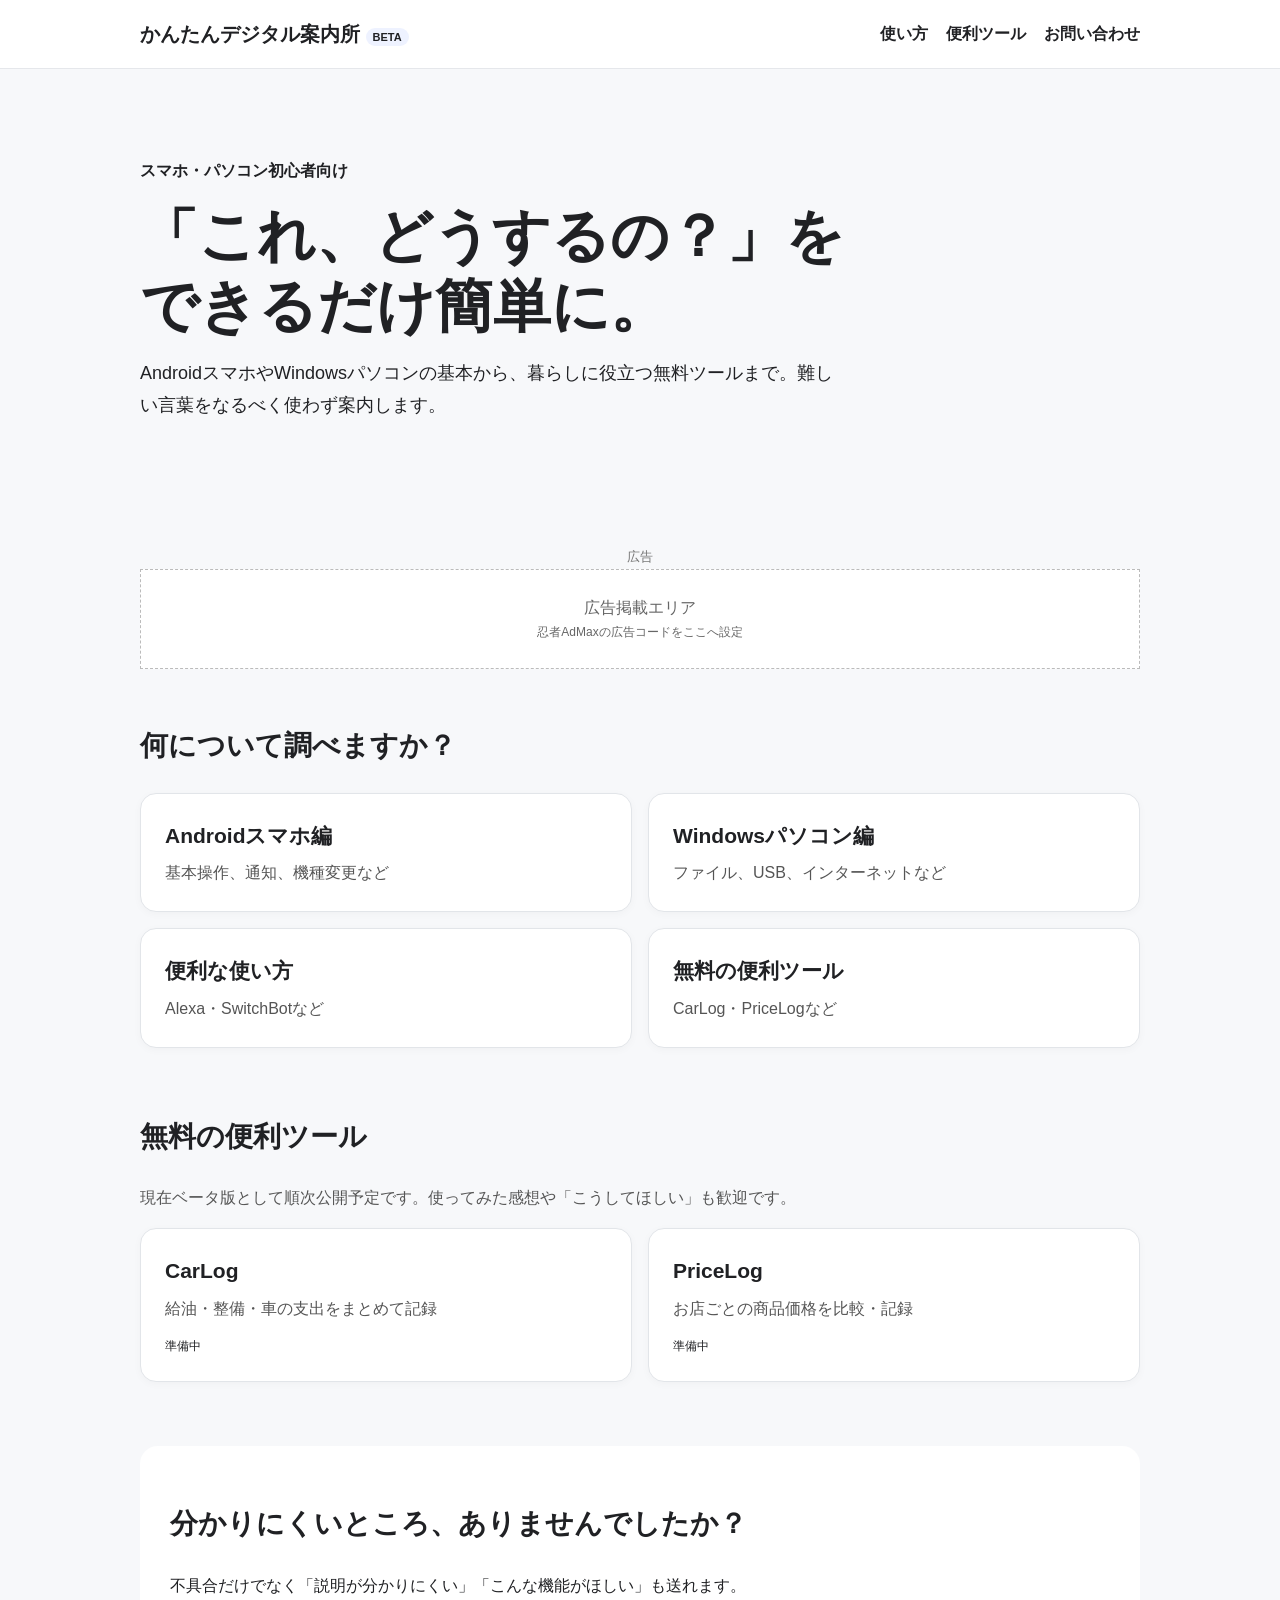
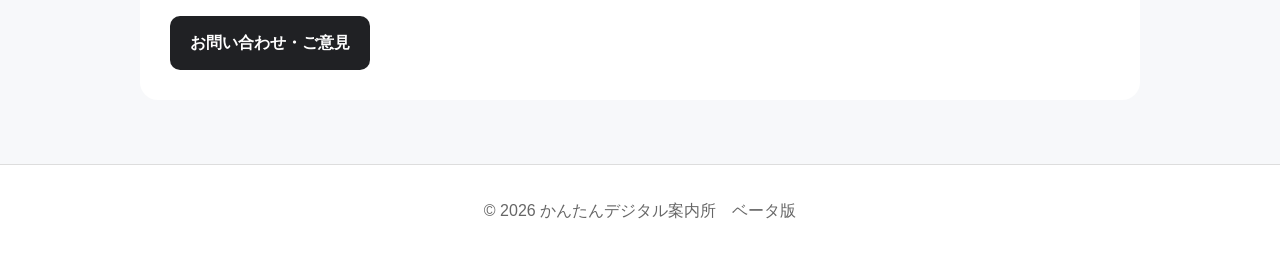
==== index.html @ 4bd3ae8b "Add files via upload" ====
<!doctype html><html lang='ja'><head><meta charset='utf-8'><meta name='viewport' content='width=device-width,initial-scale=1'><meta name='description' content='AndroidスマホやWindowsパソコンの初心者向けガイドと無料便利ツール。'><title>かんたんデジタル案内所</title><link rel='stylesheet' href='style.css'></head><body><header><div class='wrap'><a class='logo' href='index.html'>かんたんデジタル案内所 <span>BETA</span></a><nav><a href='#guide'>使い方</a><a href='#tools'>便利ツール</a><a href='contact.html'>お問い合わせ</a></nav></div></header><main class='wrap'><section class='hero'><p class='eyebrow'>スマホ・パソコン初心者向け</p><h1>「これ、どうするの？」を<br>できるだけ簡単に。</h1><p>AndroidスマホやWindowsパソコンの基本から、暮らしに役立つ無料ツールまで。難しい言葉をなるべく使わず案内します。</p></section><div class='ad'><small>広告</small><div class='adbox'>広告掲載エリア<br><span>忍者AdMaxの広告コードをここへ設定</span></div></div><section id='guide'><h2>何について調べますか？</h2><div class='cards'><a class='card' href='android.html'><b>Androidスマホ編</b><span>基本操作、通知、機種変更など</span></a><a class='card' href='windows.html'><b>Windowsパソコン編</b><span>ファイル、USB、インターネットなど</span></a><a class='card' href='smartlife.html'><b>便利な使い方</b><span>Alexa・SwitchBotなど</span></a><a class='card' href='#tools'><b>無料の便利ツール</b><span>CarLog・PriceLogなど</span></a></div></section><section id='tools'><h2>無料の便利ツール</h2><p class='lead'>現在ベータ版として順次公開予定です。使ってみた感想や「こうしてほしい」も歓迎です。</p><div class='cards'><div class='card disabled'><b>CarLog</b><span>給油・整備・車の支出をまとめて記録</span><em>準備中</em></div><div class='card disabled'><b>PriceLog</b><span>お店ごとの商品価格を比較・記録</span><em>準備中</em></div></div></section><section class='feedback'><h2>分かりにくいところ、ありませんでしたか？</h2><p>不具合だけでなく「説明が分かりにくい」「こんな機能がほしい」も送れます。</p><a class='button' href='contact.html'>お問い合わせ・ご意見</a></section></main><footer>© 2026 かんたんデジタル案内所　<span>ベータ版</span></footer></body></html>
---- style.css ----
:root{font-family:-apple-system,BlinkMacSystemFont,"Segoe UI","Noto Sans JP",sans-serif;color:#202124;background:#f7f8fa}*{box-sizing:border-box}body{margin:0;line-height:1.75}a{color:inherit}.wrap{width:min(100% - 32px,1000px);margin:auto}header{background:#fff;border-bottom:1px solid #e5e7eb;position:sticky;top:0;z-index:5}header .wrap{min-height:68px;display:flex;align-items:center;justify-content:space-between;gap:18px}.logo{text-decoration:none;font-weight:800;font-size:20px}.logo span{font-size:11px;background:#eef2ff;padding:3px 7px;border-radius:99px}nav{display:flex;gap:18px}nav a{text-decoration:none;font-weight:600}.hero{padding:72px 0 42px}.eyebrow{font-weight:700}.hero h1{font-size:clamp(34px,7vw,58px);line-height:1.2;margin:8px 0 18px}.hero>p:last-child{font-size:18px;max-width:700px}.ad{margin:0 0 52px}.ad small{display:block;text-align:center;color:#777}.adbox{min-height:100px;border:1px dashed #bbb;background:#fff;display:grid;place-content:center;text-align:center;color:#666}.adbox span{font-size:12px}section{margin-bottom:64px}h2{font-size:28px}.lead{color:#555}.cards{display:grid;grid-template-columns:repeat(2,1fr);gap:16px}.card{background:#fff;border:1px solid #e2e5e9;border-radius:16px;padding:24px;text-decoration:none;box-shadow:0 2px 8px #00000008;display:flex;flex-direction:column;gap:5px}.card b{font-size:21px}.card span{color:#555}.card em{font-style:normal;font-size:12px;margin-top:8px}.feedback{background:#fff;border-radius:18px;padding:30px}.button{display:inline-block;background:#202124;color:white;text-decoration:none;padding:13px 20px;border-radius:10px;font-weight:700}footer{text-align:center;padding:32px;color:#666;border-top:1px solid #ddd;background:white}.pagehead{padding:48px 0 20px}.topics{background:white;border-radius:16px;padding:20px}.topics li{margin:8px 0}.form{background:white;border-radius:16px;padding:24px;max-width:720px}.form label{display:block;font-weight:700;margin:16px 0 6px}.form input,.form select,.form textarea{width:100%;padding:12px;border:1px solid #bbb;border-radius:8px;font:inherit}.form textarea{min-height:180px}.notice{background:#fff7d6;padding:14px;border-radius:10px;margin:18px 0}.form button{border:0;cursor:pointer}.req{font-size:11px;margin-left:5px}.status{margin-top:14px;font-weight:700}@media(max-width:650px){header .wrap{align-items:flex-start;flex-direction:column;padding:14px 0}nav{font-size:14px;gap:12px}.hero{padding-top:45px}.cards{grid-template-columns:1fr}.card{padding:20px}h2{font-size:24px}}
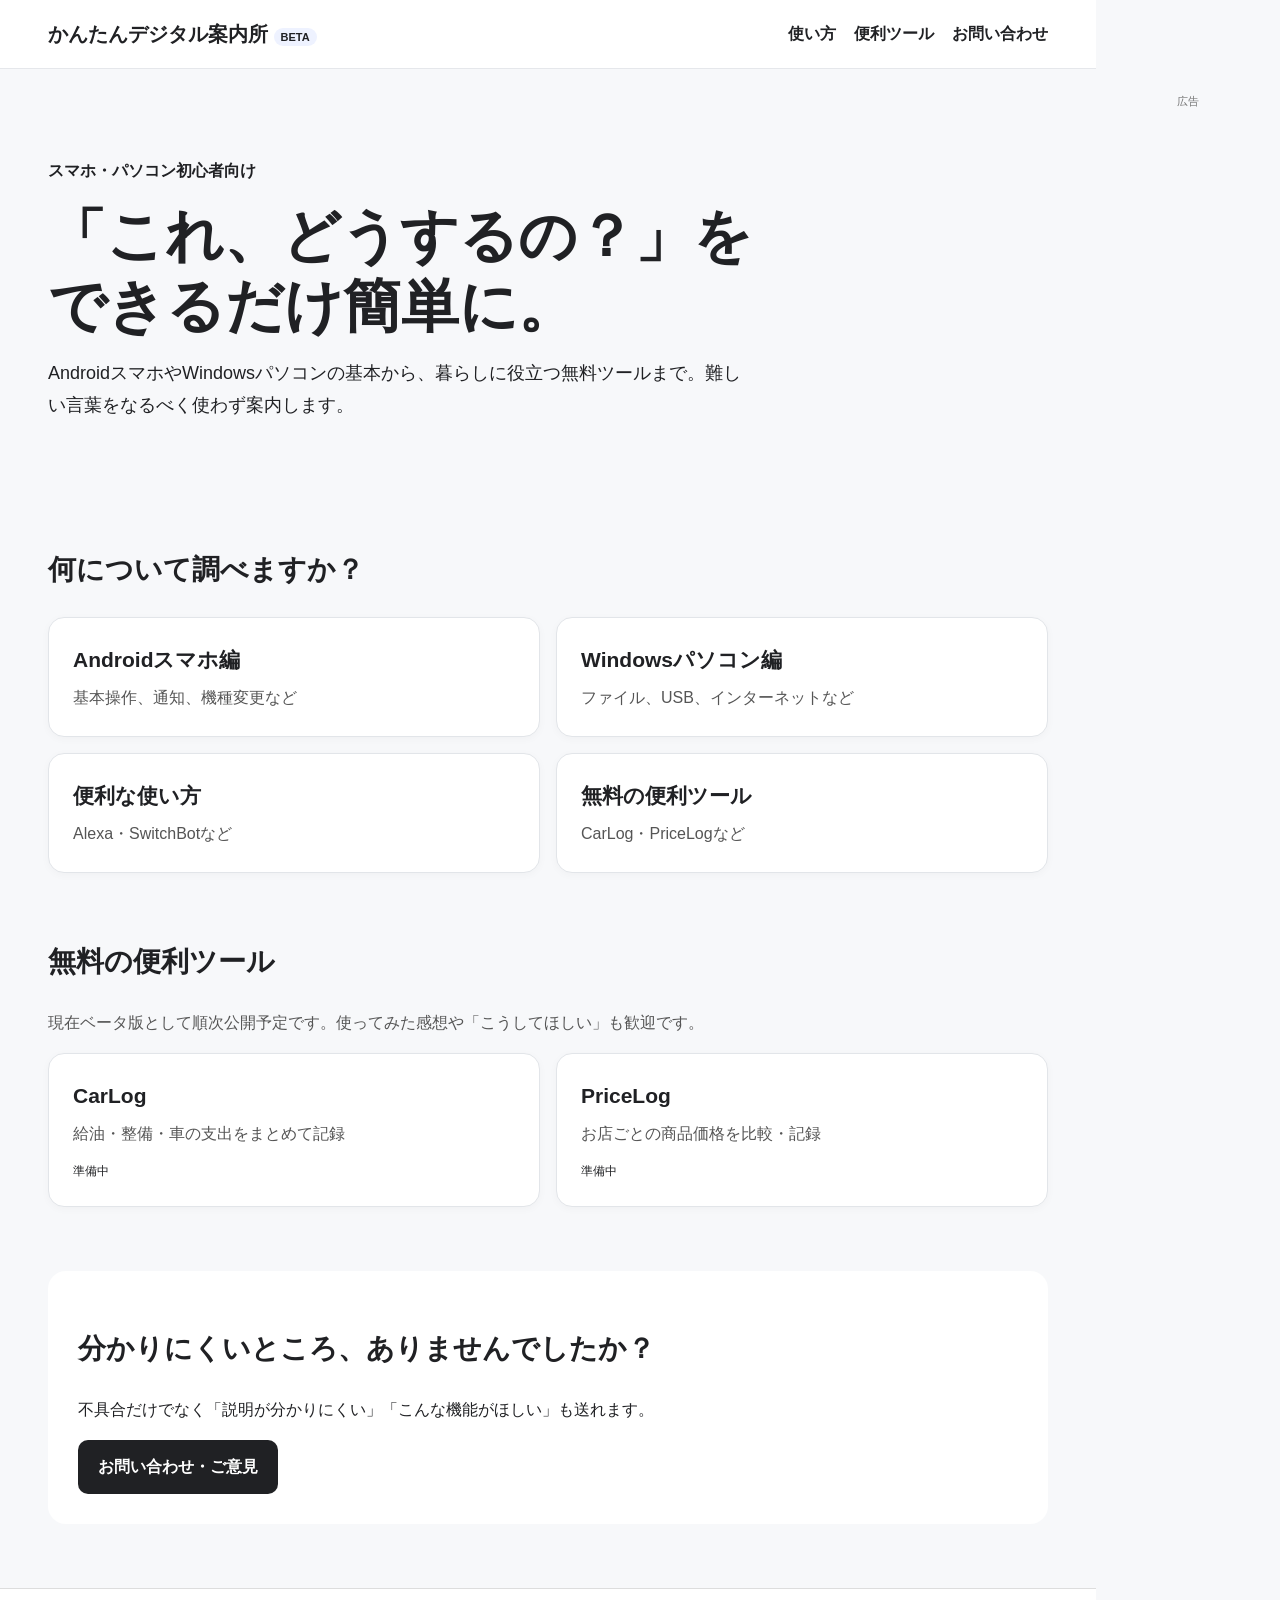
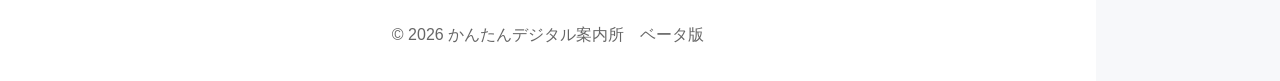
==== commit 91f243f9: "Add files via upload" ====
--- a/index.html
+++ b/index.html
@@ -1 +1,5 @@
-<!doctype html><html lang='ja'><head><meta charset='utf-8'><meta name='viewport' content='width=device-width,initial-scale=1'><meta name='description' content='AndroidスマホやWindowsパソコンの初心者向けガイドと無料便利ツール。'><title>かんたんデジタル案内所</title><link rel='stylesheet' href='style.css'></head><body><header><div class='wrap'><a class='logo' href='index.html'>かんたんデジタル案内所 <span>BETA</span></a><nav><a href='#guide'>使い方</a><a href='#tools'>便利ツール</a><a href='contact.html'>お問い合わせ</a></nav></div></header><main class='wrap'><section class='hero'><p class='eyebrow'>スマホ・パソコン初心者向け</p><h1>「これ、どうするの？」を<br>できるだけ簡単に。</h1><p>AndroidスマホやWindowsパソコンの基本から、暮らしに役立つ無料ツールまで。難しい言葉をなるべく使わず案内します。</p></section><div class='ad'><small>広告</small><div class='adbox'>広告掲載エリア<br><span>忍者AdMaxの広告コードをここへ設定</span></div></div><section id='guide'><h2>何について調べますか？</h2><div class='cards'><a class='card' href='android.html'><b>Androidスマホ編</b><span>基本操作、通知、機種変更など</span></a><a class='card' href='windows.html'><b>Windowsパソコン編</b><span>ファイル、USB、インターネットなど</span></a><a class='card' href='smartlife.html'><b>便利な使い方</b><span>Alexa・SwitchBotなど</span></a><a class='card' href='#tools'><b>無料の便利ツール</b><span>CarLog・PriceLogなど</span></a></div></section><section id='tools'><h2>無料の便利ツール</h2><p class='lead'>現在ベータ版として順次公開予定です。使ってみた感想や「こうしてほしい」も歓迎です。</p><div class='cards'><div class='card disabled'><b>CarLog</b><span>給油・整備・車の支出をまとめて記録</span><em>準備中</em></div><div class='card disabled'><b>PriceLog</b><span>お店ごとの商品価格を比較・記録</span><em>準備中</em></div></div></section><section class='feedback'><h2>分かりにくいところ、ありませんでしたか？</h2><p>不具合だけでなく「説明が分かりにくい」「こんな機能がほしい」も送れます。</p><a class='button' href='contact.html'>お問い合わせ・ご意見</a></section></main><footer>© 2026 かんたんデジタル案内所　<span>ベータ版</span></footer></body></html>
+<!doctype html><html lang='ja'><head><meta charset='utf-8'><meta name='viewport' content='width=device-width,initial-scale=1'><meta name='description' content='AndroidスマホやWindowsパソコンの初心者向けガイドと無料便利ツール。'><title>かんたんデジタル案内所</title><link rel='stylesheet' href='style.css'></head><body><header><div class='wrap'><a class='logo' href='index.html'>かんたんデジタル案内所 <span>BETA</span></a><nav><a href='#guide'>使い方</a><a href='#tools'>便利ツール</a><a href='contact.html'>お問い合わせ</a></nav></div></header><main class='wrap'><section class='hero'><p class='eyebrow'>スマホ・パソコン初心者向け</p><h1>「これ、どうするの？」を<br>できるだけ簡単に。</h1><p>AndroidスマホやWindowsパソコンの基本から、暮らしに役立つ無料ツールまで。難しい言葉をなるべく使わず案内します。</p></section><div class="ad-mobile" aria-label="広告"><small>広告</small><!-- admax -->
+<script src="https://adm.shinobi.jp/s/283fa6d87230e7a7aff083078598eb47"></script>
+<!-- admax --></div><section id='guide'><h2>何について調べますか？</h2><div class='cards'><a class='card' href='android.html'><b>Androidスマホ編</b><span>基本操作、通知、機種変更など</span></a><a class='card' href='windows.html'><b>Windowsパソコン編</b><span>ファイル、USB、インターネットなど</span></a><a class='card' href='smartlife.html'><b>便利な使い方</b><span>Alexa・SwitchBotなど</span></a><a class='card' href='#tools'><b>無料の便利ツール</b><span>CarLog・PriceLogなど</span></a></div></section><section id='tools'><h2>無料の便利ツール</h2><p class='lead'>現在ベータ版として順次公開予定です。使ってみた感想や「こうしてほしい」も歓迎です。</p><div class='cards'><div class='card disabled'><b>CarLog</b><span>給油・整備・車の支出をまとめて記録</span><em>準備中</em></div><div class='card disabled'><b>PriceLog</b><span>お店ごとの商品価格を比較・記録</span><em>準備中</em></div></div></section><section class='feedback'><h2>分かりにくいところ、ありませんでしたか？</h2><p>不具合だけでなく「説明が分かりにくい」「こんな機能がほしい」も送れます。</p><a class='button' href='contact.html'>お問い合わせ・ご意見</a></section></main><footer>© 2026 かんたんデジタル案内所　<span>ベータ版</span></footer><aside class="ad-pc" aria-label="広告"><small>広告</small><!-- admax -->
+<script src="https://adm.shinobi.jp/s/da6410a44c8073fa55f33d8c79c7334f"></script>
+<!-- admax --></aside></body></html>
--- a/style.css
+++ b/style.css
@@ -1 +1,8 @@
 :root{font-family:-apple-system,BlinkMacSystemFont,"Segoe UI","Noto Sans JP",sans-serif;color:#202124;background:#f7f8fa}*{box-sizing:border-box}body{margin:0;line-height:1.75}a{color:inherit}.wrap{width:min(100% - 32px,1000px);margin:auto}header{background:#fff;border-bottom:1px solid #e5e7eb;position:sticky;top:0;z-index:5}header .wrap{min-height:68px;display:flex;align-items:center;justify-content:space-between;gap:18px}.logo{text-decoration:none;font-weight:800;font-size:20px}.logo span{font-size:11px;background:#eef2ff;padding:3px 7px;border-radius:99px}nav{display:flex;gap:18px}nav a{text-decoration:none;font-weight:600}.hero{padding:72px 0 42px}.eyebrow{font-weight:700}.hero h1{font-size:clamp(34px,7vw,58px);line-height:1.2;margin:8px 0 18px}.hero>p:last-child{font-size:18px;max-width:700px}.ad{margin:0 0 52px}.ad small{display:block;text-align:center;color:#777}.adbox{min-height:100px;border:1px dashed #bbb;background:#fff;display:grid;place-content:center;text-align:center;color:#666}.adbox span{font-size:12px}section{margin-bottom:64px}h2{font-size:28px}.lead{color:#555}.cards{display:grid;grid-template-columns:repeat(2,1fr);gap:16px}.card{background:#fff;border:1px solid #e2e5e9;border-radius:16px;padding:24px;text-decoration:none;box-shadow:0 2px 8px #00000008;display:flex;flex-direction:column;gap:5px}.card b{font-size:21px}.card span{color:#555}.card em{font-style:normal;font-size:12px;margin-top:8px}.feedback{background:#fff;border-radius:18px;padding:30px}.button{display:inline-block;background:#202124;color:white;text-decoration:none;padding:13px 20px;border-radius:10px;font-weight:700}footer{text-align:center;padding:32px;color:#666;border-top:1px solid #ddd;background:white}.pagehead{padding:48px 0 20px}.topics{background:white;border-radius:16px;padding:20px}.topics li{margin:8px 0}.form{background:white;border-radius:16px;padding:24px;max-width:720px}.form label{display:block;font-weight:700;margin:16px 0 6px}.form input,.form select,.form textarea{width:100%;padding:12px;border:1px solid #bbb;border-radius:8px;font:inherit}.form textarea{min-height:180px}.notice{background:#fff7d6;padding:14px;border-radius:10px;margin:18px 0}.form button{border:0;cursor:pointer}.req{font-size:11px;margin-left:5px}.status{margin-top:14px;font-weight:700}@media(max-width:650px){header .wrap{align-items:flex-start;flex-direction:column;padding:14px 0}nav{font-size:14px;gap:12px}.hero{padding-top:45px}.cards{grid-template-columns:1fr}.card{padding:20px}h2{font-size:24px}}
+
+/* Ninja AdMax responsive placement */
+.ad-pc{position:fixed;right:12px;top:92px;width:160px;min-height:600px;text-align:center;z-index:3}
+.ad-pc small,.ad-mobile small{display:block;color:#777;font-size:11px;margin-bottom:4px}
+.ad-mobile{display:none;text-align:center;margin:18px auto 36px;min-height:50px;overflow:hidden}
+@media (min-width:1200px){body{padding-right:184px}}
+@media (max-width:1199px){.ad-pc{display:none}.ad-mobile{display:block}body{padding-right:0}}
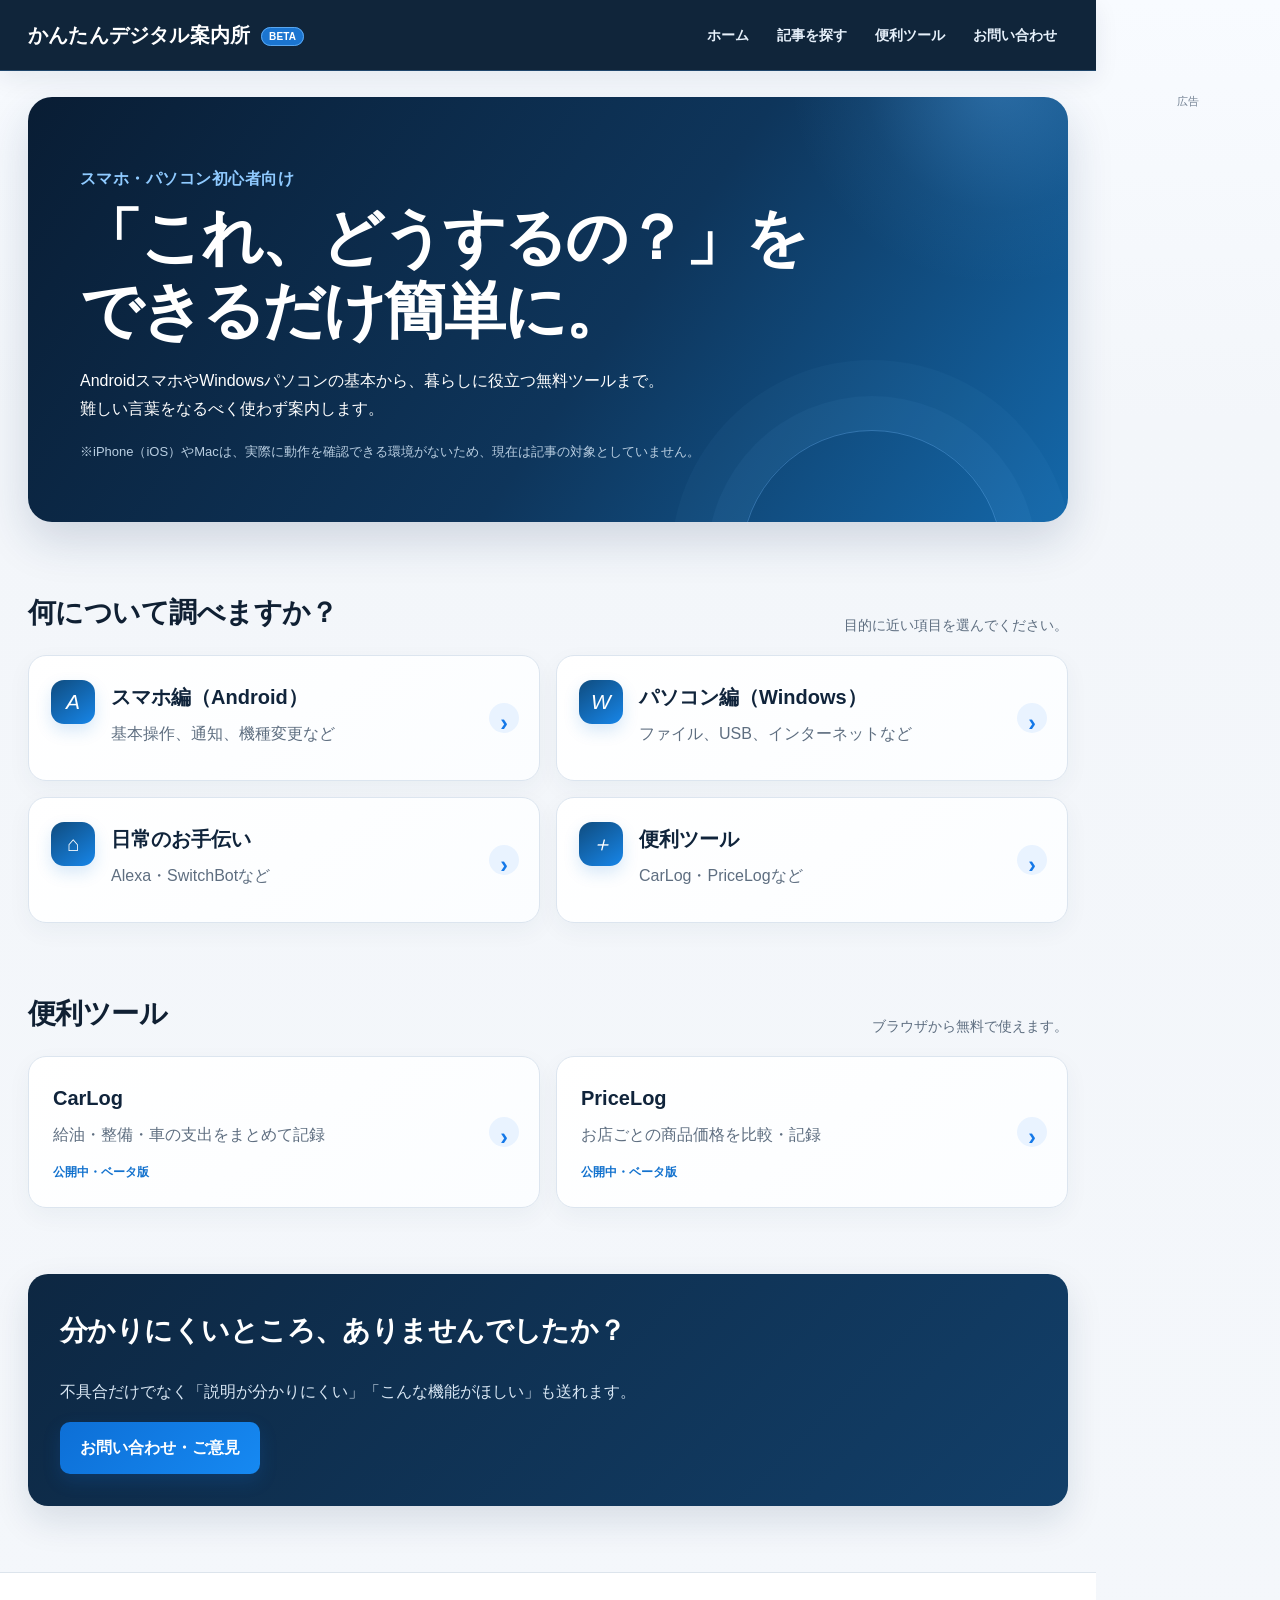
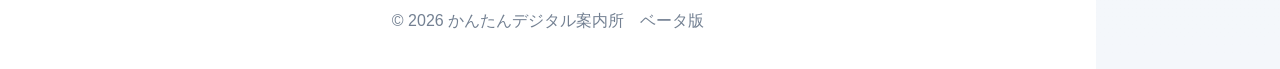
==== commit f11de1d1: "Add files via upload" ====
--- a/index.html
+++ b/index.html
@@ -1,5 +1 @@
-<!doctype html><html lang='ja'><head><meta charset='utf-8'><meta name='viewport' content='width=device-width,initial-scale=1'><meta name='description' content='AndroidスマホやWindowsパソコンの初心者向けガイドと無料便利ツール。'><title>かんたんデジタル案内所</title><link rel='stylesheet' href='style.css'></head><body><header><div class='wrap'><a class='logo' href='index.html'>かんたんデジタル案内所 <span>BETA</span></a><nav><a href='#guide'>使い方</a><a href='#tools'>便利ツール</a><a href='contact.html'>お問い合わせ</a></nav></div></header><main class='wrap'><section class='hero'><p class='eyebrow'>スマホ・パソコン初心者向け</p><h1>「これ、どうするの？」を<br>できるだけ簡単に。</h1><p>AndroidスマホやWindowsパソコンの基本から、暮らしに役立つ無料ツールまで。難しい言葉をなるべく使わず案内します。</p></section><div class="ad-mobile" aria-label="広告"><small>広告</small><!-- admax -->
-<script src="https://adm.shinobi.jp/s/283fa6d87230e7a7aff083078598eb47"></script>
-<!-- admax --></div><section id='guide'><h2>何について調べますか？</h2><div class='cards'><a class='card' href='android.html'><b>Androidスマホ編</b><span>基本操作、通知、機種変更など</span></a><a class='card' href='windows.html'><b>Windowsパソコン編</b><span>ファイル、USB、インターネットなど</span></a><a class='card' href='smartlife.html'><b>便利な使い方</b><span>Alexa・SwitchBotなど</span></a><a class='card' href='#tools'><b>無料の便利ツール</b><span>CarLog・PriceLogなど</span></a></div></section><section id='tools'><h2>無料の便利ツール</h2><p class='lead'>現在ベータ版として順次公開予定です。使ってみた感想や「こうしてほしい」も歓迎です。</p><div class='cards'><div class='card disabled'><b>CarLog</b><span>給油・整備・車の支出をまとめて記録</span><em>準備中</em></div><div class='card disabled'><b>PriceLog</b><span>お店ごとの商品価格を比較・記録</span><em>準備中</em></div></div></section><section class='feedback'><h2>分かりにくいところ、ありませんでしたか？</h2><p>不具合だけでなく「説明が分かりにくい」「こんな機能がほしい」も送れます。</p><a class='button' href='contact.html'>お問い合わせ・ご意見</a></section></main><footer>© 2026 かんたんデジタル案内所　<span>ベータ版</span></footer><aside class="ad-pc" aria-label="広告"><small>広告</small><!-- admax -->
-<script src="https://adm.shinobi.jp/s/da6410a44c8073fa55f33d8c79c7334f"></script>
-<!-- admax --></aside></body></html>
+<!doctype html><html lang="ja"><head><meta charset="utf-8"><meta name="viewport" content="width=device-width,initial-scale=1"><meta name="description" content="AndroidスマホやWindowsパソコンの初心者向けガイドと無料便利ツール。"><title>かんたんデジタル案内所</title><link rel="stylesheet" href="style.css"></head><body><header><div class="wrap"><a class="logo" href="index.html">かんたんデジタル案内所 <span>BETA</span></a><nav><a href="index.html">ホーム</a><a href="#guide">記事を探す</a><a href="tools.html">便利ツール</a><a href="contact.html">お問い合わせ</a></nav></div></header><main class="wrap"><section class="hero"><p class="eyebrow">スマホ・パソコン初心者向け</p><h1>「これ、どうするの？」を<br>できるだけ簡単に。</h1><p>AndroidスマホやWindowsパソコンの基本から、暮らしに役立つ無料ツールまで。<br>難しい言葉をなるべく使わず案内します。</p><p class="platform-note">※iPhone（iOS）やMacは、実際に動作を確認できる環境がないため、現在は記事の対象としていません。</p></section><div class="ad-mobile" aria-label="広告"><small>広告</small><!-- admax --><script src="https://adm.shinobi.jp/s/283fa6d87230e7a7aff083078598eb47"></script><!-- admax --></div><section id="guide"><div class="section-title"><h2>何について調べますか？</h2><p>目的に近い項目を選んでください。</p></div><div class="cards"><a class="card category-card" href="android.html"><i class="icon">A</i><b>スマホ編（Android）</b><span>基本操作、通知、機種変更など</span></a><a class="card category-card" href="windows.html"><i class="icon">W</i><b>パソコン編（Windows）</b><span>ファイル、USB、インターネットなど</span></a><a class="card category-card" href="smartlife.html"><i class="icon">⌂</i><b>日常のお手伝い</b><span>Alexa・SwitchBotなど</span></a><a class="card category-card" href="tools.html"><i class="icon">＋</i><b>便利ツール</b><span>CarLog・PriceLogなど</span></a></div></section><section class="home-tools"><div class="section-title"><h2>便利ツール</h2><p>ブラウザから無料で使えます。</p></div><div class="cards"><a class="card" href="tools.html#carlog"><b>CarLog</b><span>給油・整備・車の支出をまとめて記録</span><em>公開中・ベータ版</em></a><a class="card" href="tools.html#pricelog"><b>PriceLog</b><span>お店ごとの商品価格を比較・記録</span><em>公開中・ベータ版</em></a></div></section><section class="feedback"><h2>分かりにくいところ、ありませんでしたか？</h2><p>不具合だけでなく「説明が分かりにくい」「こんな機能がほしい」も送れます。</p><a class="button" href="contact.html">お問い合わせ・ご意見</a></section></main><footer>© 2026 かんたんデジタル案内所　<span>ベータ版</span></footer><aside class="ad-pc" aria-label="広告"><small>広告</small><!-- admax --><script src="https://adm.shinobi.jp/s/da6410a44c8073fa55f33d8c79c7334f"></script><!-- admax --></aside></body></html>
--- a/style.css
+++ b/style.css
@@ -1,8 +1 @@
-:root{font-family:-apple-system,BlinkMacSystemFont,"Segoe UI","Noto Sans JP",sans-serif;color:#202124;background:#f7f8fa}*{box-sizing:border-box}body{margin:0;line-height:1.75}a{color:inherit}.wrap{width:min(100% - 32px,1000px);margin:auto}header{background:#fff;border-bottom:1px solid #e5e7eb;position:sticky;top:0;z-index:5}header .wrap{min-height:68px;display:flex;align-items:center;justify-content:space-between;gap:18px}.logo{text-decoration:none;font-weight:800;font-size:20px}.logo span{font-size:11px;background:#eef2ff;padding:3px 7px;border-radius:99px}nav{display:flex;gap:18px}nav a{text-decoration:none;font-weight:600}.hero{padding:72px 0 42px}.eyebrow{font-weight:700}.hero h1{font-size:clamp(34px,7vw,58px);line-height:1.2;margin:8px 0 18px}.hero>p:last-child{font-size:18px;max-width:700px}.ad{margin:0 0 52px}.ad small{display:block;text-align:center;color:#777}.adbox{min-height:100px;border:1px dashed #bbb;background:#fff;display:grid;place-content:center;text-align:center;color:#666}.adbox span{font-size:12px}section{margin-bottom:64px}h2{font-size:28px}.lead{color:#555}.cards{display:grid;grid-template-columns:repeat(2,1fr);gap:16px}.card{background:#fff;border:1px solid #e2e5e9;border-radius:16px;padding:24px;text-decoration:none;box-shadow:0 2px 8px #00000008;display:flex;flex-direction:column;gap:5px}.card b{font-size:21px}.card span{color:#555}.card em{font-style:normal;font-size:12px;margin-top:8px}.feedback{background:#fff;border-radius:18px;padding:30px}.button{display:inline-block;background:#202124;color:white;text-decoration:none;padding:13px 20px;border-radius:10px;font-weight:700}footer{text-align:center;padding:32px;color:#666;border-top:1px solid #ddd;background:white}.pagehead{padding:48px 0 20px}.topics{background:white;border-radius:16px;padding:20px}.topics li{margin:8px 0}.form{background:white;border-radius:16px;padding:24px;max-width:720px}.form label{display:block;font-weight:700;margin:16px 0 6px}.form input,.form select,.form textarea{width:100%;padding:12px;border:1px solid #bbb;border-radius:8px;font:inherit}.form textarea{min-height:180px}.notice{background:#fff7d6;padding:14px;border-radius:10px;margin:18px 0}.form button{border:0;cursor:pointer}.req{font-size:11px;margin-left:5px}.status{margin-top:14px;font-weight:700}@media(max-width:650px){header .wrap{align-items:flex-start;flex-direction:column;padding:14px 0}nav{font-size:14px;gap:12px}.hero{padding-top:45px}.cards{grid-template-columns:1fr}.card{padding:20px}h2{font-size:24px}}
-
-/* Ninja AdMax responsive placement */
-.ad-pc{position:fixed;right:12px;top:92px;width:160px;min-height:600px;text-align:center;z-index:3}
-.ad-pc small,.ad-mobile small{display:block;color:#777;font-size:11px;margin-bottom:4px}
-.ad-mobile{display:none;text-align:center;margin:18px auto 36px;min-height:50px;overflow:hidden}
-@media (min-width:1200px){body{padding-right:184px}}
-@media (max-width:1199px){.ad-pc{display:none}.ad-mobile{display:block}body{padding-right:0}}
+:root{font-family:-apple-system,BlinkMacSystemFont,"Segoe UI","Noto Sans JP",sans-serif;color:#102033;background:#f4f7fb;--navy:#0b2038;--navy2:#123b63;--blue:#1478e8;--blue2:#4ba3ff;--line:#dce5ef;--muted:#5e6e80;--panel:#fff;--soft:#eef5fc}*{box-sizing:border-box}html{scroll-behavior:smooth}body{margin:0;line-height:1.75;background:linear-gradient(180deg,#f8fbff 0,#f3f6fa 420px,#f4f7fb 100%)}a{color:inherit}.wrap{width:min(100% - 36px,1040px);margin:auto}header{background:rgba(9,30,52,.97);color:#fff;border-bottom:1px solid #1f466b;position:sticky;top:0;z-index:10;box-shadow:0 8px 24px #09203a14}header .wrap{min-height:70px;display:flex;align-items:center;justify-content:space-between;gap:18px}.logo{text-decoration:none;font-weight:850;font-size:20px;letter-spacing:.01em}.logo span{font-size:10px;background:#1b75d0;border:1px solid #5aa7ef;padding:3px 7px;border-radius:99px;margin-left:5px;vertical-align:2px}nav{display:flex;gap:6px;align-items:center}nav a{text-decoration:none;font-weight:650;font-size:14px;padding:9px 11px;border-radius:8px;color:#e7f1fb}nav a:hover{background:#ffffff14;color:#fff}.hero{position:relative;overflow:hidden;margin-top:26px;padding:68px 52px 58px;border-radius:24px;color:#fff;background:linear-gradient(125deg,#091d34 0%,#0e355b 56%,#1468aa 100%);box-shadow:0 18px 45px #16385d2b}.hero:before,.hero:after{content:"";position:absolute;border-radius:50%;pointer-events:none}.hero:before{width:420px;height:420px;right:-140px;top:-230px;background:radial-gradient(circle,#61b6ff55 0,#61b6ff10 45%,transparent 70%)}.hero:after{width:260px;height:260px;right:65px;bottom:-170px;border:1px solid #76bdff55;box-shadow:0 0 0 34px #76bdff0d,0 0 0 70px #76bdff0a}.hero>*{position:relative;z-index:1}.eyebrow{font-weight:750;color:#1d6cb5;letter-spacing:.03em}.hero .eyebrow{color:#8fcaff;margin:0}.hero h1{font-size:clamp(36px,6vw,62px);line-height:1.18;margin:8px 0 20px;letter-spacing:-.035em}.hero>p:last-child{font-size:17px;max-width:720px;margin-bottom:0;color:#e1edf8}.platform-note{margin-top:18px!important;font-size:13px!important;color:#b9cee1!important}.ad-mobile{display:none;text-align:center;margin:22px auto 36px;min-height:50px;overflow:hidden}.ad-pc{position:fixed;right:12px;top:92px;width:160px;min-height:600px;text-align:center;z-index:3}.ad-pc small,.ad-mobile small{display:block;color:#758394;font-size:11px;margin-bottom:4px}section{margin-bottom:66px}h1,h2,h3{letter-spacing:-.02em}h2{font-size:28px}.section-title{display:flex;align-items:end;justify-content:space-between;gap:16px;margin-bottom:18px}.section-title h2{margin:0}.section-title p{margin:0;color:var(--muted);font-size:14px}.lead{color:var(--muted)}.cards{display:grid;grid-template-columns:repeat(2,1fr);gap:16px}.card{position:relative;background:linear-gradient(145deg,#fff,#fbfdff);border:1px solid var(--line);border-radius:18px;padding:24px 56px 24px 24px;text-decoration:none;box-shadow:0 8px 24px #16395b0c;display:flex;flex-direction:column;gap:5px;transition:transform .16s,border-color .16s,box-shadow .16s}.card:after{content:"›";position:absolute;right:20px;top:50%;transform:translateY(-50%);width:30px;height:30px;border-radius:50%;display:grid;place-items:center;background:#e9f3ff;color:var(--blue);font-size:23px;font-weight:700}.card:hover{transform:translateY(-2px);border-color:#b9d6f3;box-shadow:0 14px 32px #16395b17}.card b{font-size:20px;color:#10243b}.card span{color:var(--muted)}.card em{font-style:normal;font-size:12px;margin-top:8px;color:#1372ce;font-weight:700}.category-card{min-height:126px;padding-left:82px}.category-card .icon{position:absolute;left:22px;top:24px;width:44px;height:44px;border-radius:13px;display:grid;place-items:center;background:linear-gradient(145deg,#0f4c7f,#1786e9);color:#fff;font-size:21px;box-shadow:0 7px 16px #167dd32b}.feedback,.beta-note{background:linear-gradient(135deg,#0d2742,#123f69);color:#fff;border-radius:20px;padding:32px;box-shadow:0 15px 35px #102f4d20}.feedback h2,.beta-note h2{margin-top:0}.feedback p,.beta-note p{color:#d9e7f4}.button{display:inline-block;background:linear-gradient(135deg,#0d6fd6,#1689f2);color:#fff;text-decoration:none;padding:12px 20px;border-radius:10px;font-weight:750;box-shadow:0 7px 18px #1478e82b;border:0;cursor:pointer}.button:hover{filter:brightness(1.05)}.subbutton{display:inline-block;margin-left:12px;padding:11px 14px;border:1px solid #b9c7d5;border-radius:10px;text-decoration:none;background:#fff;color:#17314b;font-weight:700}.subbutton:hover{background:#f5f9fd}footer{text-align:center;padding:34px;color:#738092;border-top:1px solid #dce4ec;background:#fff}.pagehead{padding:54px 0 24px}.pagehead h1{font-size:clamp(34px,5vw,48px);line-height:1.25;margin:5px 0 12px}.pagehead p{color:var(--muted);max-width:760px}.topics,.form,.adminitem{background:#fff;border:1px solid var(--line);border-radius:18px;padding:26px;box-shadow:0 8px 24px #16395b0c}.topics h2{margin-top:0}.topics li{margin:9px 0}.form{max-width:760px}.form label{display:block;font-weight:750;margin:16px 0 6px}.form input,.form select,.form textarea{width:100%;padding:12px 13px;border:1px solid #b9c7d5;border-radius:9px;font:inherit;background:#fbfdff;color:#102033;outline:none}.form input:focus,.form select:focus,.form textarea:focus{border-color:#2786e2;box-shadow:0 0 0 3px #2786e21a}.form textarea{min-height:180px}.notice{background:#edf6ff;border:1px solid #cde5fb;color:#234866;padding:15px 16px;border-radius:11px;margin:18px 0}.form button{border:0;cursor:pointer}.req{font-size:11px;margin-left:5px;color:#d43d3d}.status{margin-top:14px;font-weight:700}.successbox{text-align:center;padding:16px}.ticket{font-size:clamp(25px,6vw,42px);font-weight:900;letter-spacing:.07em;background:#edf5fd;border:1px solid #d3e5f7;color:#0e4779;border-radius:12px;padding:14px;margin:10px 0 18px}.copy-ticket{display:inline-block!important;background:#0f2740!important;color:#fff!important;border:1px solid #0f2740!important;border-radius:10px!important;padding:11px 17px!important;font-weight:750!important;text-decoration:none!important;box-shadow:0 5px 14px #0f274026;transition:background .15s,transform .05s}.copy-ticket:hover{background:#173c60!important}.copy-ticket:active{transform:translateY(1px)}.copy-status{min-height:1.75em;font-weight:700;color:#235b8d}.resultbox{margin-top:20px}.resultbox dl{display:grid;grid-template-columns:90px 1fr;gap:6px 12px}.resultbox dt{font-weight:700}.resultbox dd{margin:0}.answer{white-space:normal;background:#edf5fd;padding:18px;border-radius:12px}.answer-check-guide{margin-top:24px;padding-top:18px;border-top:1px solid var(--line)}.answer-check-guide p{margin:0 0 9px;font-weight:700;color:#213d58}.answer-check-button{margin-left:0}.adminbar{display:flex;gap:8px;flex-wrap:wrap;margin-bottom:18px}.adminbar button{padding:9px 13px;border:1px solid #b9c7d5;background:#fff;border-radius:9px;cursor:pointer}.adminlist{display:grid;gap:14px;margin-bottom:60px}.adminmeta{margin-bottom:10px}.adminmessage{background:#f1f6fb;padding:14px;border-radius:9px;margin:10px 0}.adminitem textarea{width:100%;min-height:120px;padding:12px;border:1px solid #b9c7d5;border-radius:8px;font:inherit;margin:8px 0}.adminlogin{margin-bottom:60px}.adminlogin input{margin-bottom:14px}.dangerbutton{padding:9px 13px;border:1px solid #a33!important;color:#922;background:#fff!important;border-radius:9px;cursor:pointer}.adminbar #logout{margin-left:auto}.tool-list{display:grid;gap:20px}.tool-card{background:#fff;border:1px solid var(--line);border-radius:20px;padding:28px;box-shadow:0 10px 28px #16395b0d;position:relative;overflow:hidden}.tool-card:before{content:"";position:absolute;left:0;top:0;bottom:0;width:4px;background:linear-gradient(#1586ed,#0d4d86)}.tool-card h2{margin:6px 0 8px}.tool-card p{max-width:720px;color:#4f6275}.tool-card ul{padding-left:1.4em}.tool-status{display:inline-block;background:#e8f4ff;color:#0e6cc5;border:1px solid #cbe5fb;border-radius:99px;padding:4px 10px;font-size:12px;font-weight:750}.tool-actions{display:flex;gap:10px;align-items:center;flex-wrap:wrap;margin-top:20px}.tool-actions .subbutton{margin-left:0}.category-intro{display:grid;grid-template-columns:1fr auto;align-items:center;gap:30px}.category-mark{width:108px;height:108px;border-radius:28px;background:linear-gradient(145deg,#0e3152,#1686e8);display:grid;place-items:center;color:#fff;font-size:48px;box-shadow:0 14px 28px #126caf2a}.topic-links{display:grid;gap:12px}.topic-link{display:flex;align-items:center;justify-content:space-between;gap:16px;padding:17px 18px;background:#fff;border:1px solid var(--line);border-radius:13px;text-decoration:none}.topic-link strong{color:#18314b}.topic-link span{color:#667789;font-size:14px}.topic-link:after{content:"›";color:#167ee2;font-size:24px}.soon{font-size:12px;background:#eef4fa;color:#587087;border-radius:99px;padding:3px 8px}.home-tools{margin-top:10px}@media (min-width:1200px){body{padding-right:184px}}@media (max-width:1199px){.ad-pc{display:none}.ad-mobile{display:block}body{padding-right:0}}@media(max-width:650px){.wrap{width:min(100% - 24px,1040px)}header .wrap{min-height:auto;align-items:flex-start;flex-direction:column;padding:13px 0 11px}nav{font-size:13px;gap:2px;flex-wrap:wrap}nav a{padding:6px 8px}.hero{margin-top:14px;padding:42px 24px 34px;border-radius:18px}.hero h1{font-size:38px}.hero>p:last-child{font-size:16px}.cards{grid-template-columns:1fr}.card{padding:20px 52px 20px 20px}.category-card{padding-left:74px}.category-card .icon{left:18px;top:20px}h2{font-size:24px}.pagehead{padding-top:38px}.category-intro{grid-template-columns:1fr}.category-mark{display:none}.tool-card{padding:21px}.tool-actions{align-items:stretch;flex-direction:column}.tool-actions .button,.tool-actions .subbutton{text-align:center;margin:0}.subbutton{display:block;margin:12px 0 0;text-align:center}.resultbox dl{grid-template-columns:1fr}.resultbox dt{margin-top:8px}.adminbar #logout{margin-left:0}.feedback,.beta-note{padding:24px}}
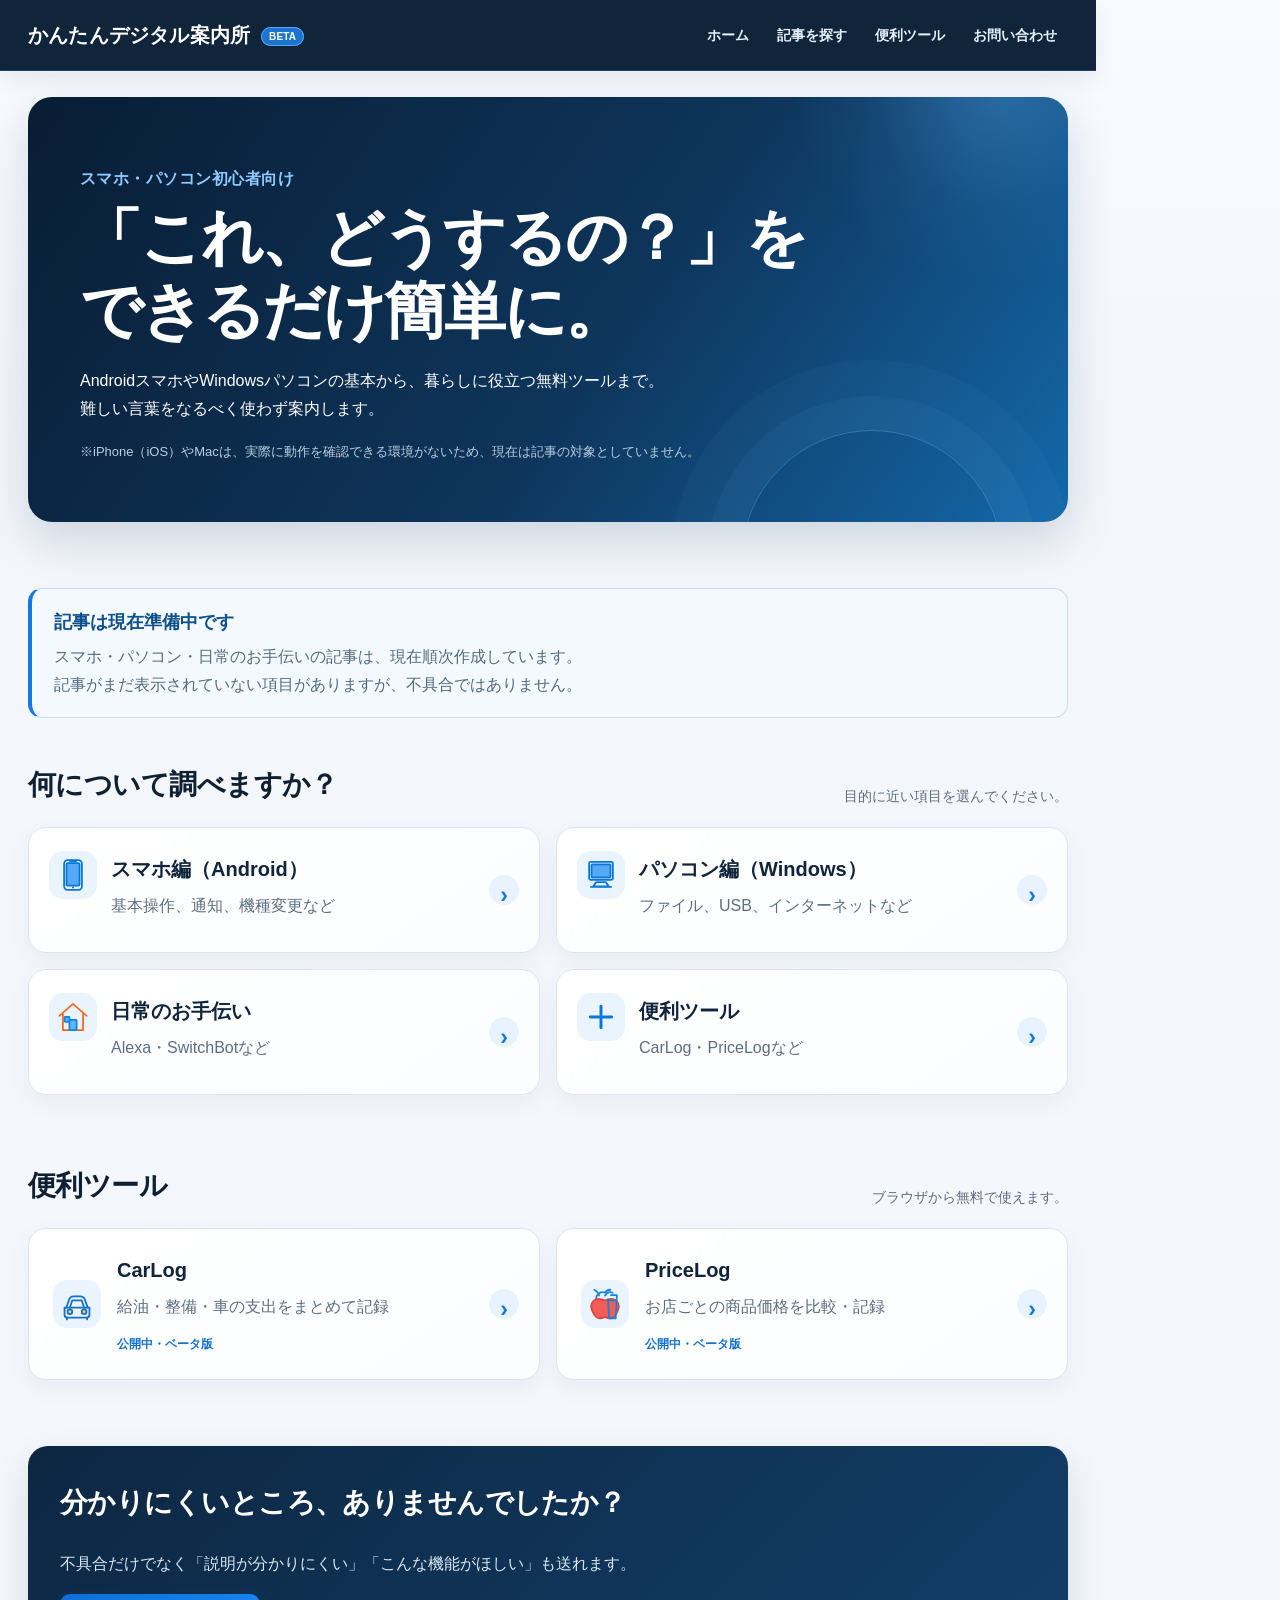
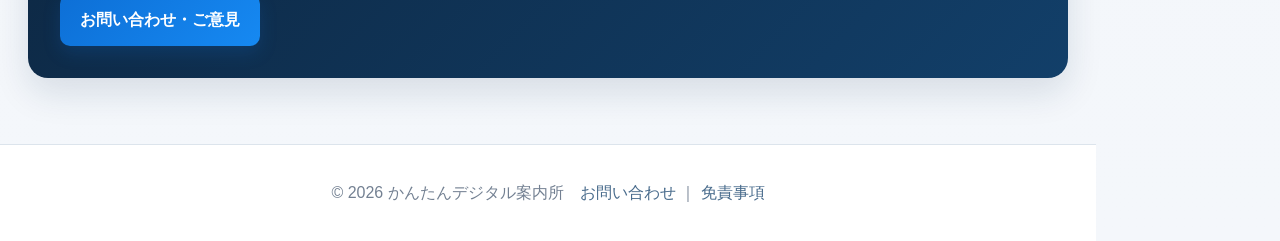
==== commit b65bf03e: "Add files via upload" ====
--- a/index.html
+++ b/index.html
@@ -1 +1 @@
-<!doctype html><html lang="ja"><head><meta charset="utf-8"><meta name="viewport" content="width=device-width,initial-scale=1"><meta name="description" content="AndroidスマホやWindowsパソコンの初心者向けガイドと無料便利ツール。"><title>かんたんデジタル案内所</title><link rel="stylesheet" href="style.css"></head><body><header><div class="wrap"><a class="logo" href="index.html">かんたんデジタル案内所 <span>BETA</span></a><nav><a href="index.html">ホーム</a><a href="#guide">記事を探す</a><a href="tools.html">便利ツール</a><a href="contact.html">お問い合わせ</a></nav></div></header><main class="wrap"><section class="hero"><p class="eyebrow">スマホ・パソコン初心者向け</p><h1>「これ、どうするの？」を<br>できるだけ簡単に。</h1><p>AndroidスマホやWindowsパソコンの基本から、暮らしに役立つ無料ツールまで。<br>難しい言葉をなるべく使わず案内します。</p><p class="platform-note">※iPhone（iOS）やMacは、実際に動作を確認できる環境がないため、現在は記事の対象としていません。</p></section><div class="ad-mobile" aria-label="広告"><small>広告</small><!-- admax --><script src="https://adm.shinobi.jp/s/283fa6d87230e7a7aff083078598eb47"></script><!-- admax --></div><section id="guide"><div class="section-title"><h2>何について調べますか？</h2><p>目的に近い項目を選んでください。</p></div><div class="cards"><a class="card category-card" href="android.html"><i class="icon">A</i><b>スマホ編（Android）</b><span>基本操作、通知、機種変更など</span></a><a class="card category-card" href="windows.html"><i class="icon">W</i><b>パソコン編（Windows）</b><span>ファイル、USB、インターネットなど</span></a><a class="card category-card" href="smartlife.html"><i class="icon">⌂</i><b>日常のお手伝い</b><span>Alexa・SwitchBotなど</span></a><a class="card category-card" href="tools.html"><i class="icon">＋</i><b>便利ツール</b><span>CarLog・PriceLogなど</span></a></div></section><section class="home-tools"><div class="section-title"><h2>便利ツール</h2><p>ブラウザから無料で使えます。</p></div><div class="cards"><a class="card" href="tools.html#carlog"><b>CarLog</b><span>給油・整備・車の支出をまとめて記録</span><em>公開中・ベータ版</em></a><a class="card" href="tools.html#pricelog"><b>PriceLog</b><span>お店ごとの商品価格を比較・記録</span><em>公開中・ベータ版</em></a></div></section><section class="feedback"><h2>分かりにくいところ、ありませんでしたか？</h2><p>不具合だけでなく「説明が分かりにくい」「こんな機能がほしい」も送れます。</p><a class="button" href="contact.html">お問い合わせ・ご意見</a></section></main><footer>© 2026 かんたんデジタル案内所　<span>ベータ版</span></footer><aside class="ad-pc" aria-label="広告"><small>広告</small><!-- admax --><script src="https://adm.shinobi.jp/s/da6410a44c8073fa55f33d8c79c7334f"></script><!-- admax --></aside></body></html>
+<!doctype html><html lang="ja"><head><meta charset="utf-8"><meta name="viewport" content="width=device-width,initial-scale=1"><meta name="description" content="AndroidスマホやWindowsパソコンの初心者向けガイド。難しい言葉をなるべく使わず、基本操作や設定、無料の便利ツールを分かりやすく案内します。"><meta name="robots" content="index,follow"><link rel="canonical" href="https://beginner-digital-guide.pages.dev/"><title>かんたんデジタル案内所</title><link rel="stylesheet" href="style.css"></head><body><header><div class="wrap"><a class="logo" href="index.html">かんたんデジタル案内所 <span>BETA</span></a><nav><a href="index.html">ホーム</a><a href="#guide">記事を探す</a><a href="tools.html">便利ツール</a><a href="contact.html">お問い合わせ</a></nav></div></header><main class="wrap"><section class="hero"><p class="eyebrow">スマホ・パソコン初心者向け</p><h1>「これ、どうするの？」を<br>できるだけ簡単に。</h1><p>AndroidスマホやWindowsパソコンの基本から、暮らしに役立つ無料ツールまで。<br>難しい言葉をなるべく使わず案内します。</p><p class="platform-note">※iPhone（iOS）やMacは、実際に動作を確認できる環境がないため、現在は記事の対象としていません。</p></section><div class="ad-mobile" aria-label="広告"><!-- admax --><script src="https://adm.shinobi.jp/s/283fa6d87230e7a7aff083078598eb47"></script><!-- admax --></div><section class="article-prep-notice" aria-label="記事の公開状況"><strong>記事は現在準備中です</strong><p>スマホ・パソコン・日常のお手伝いの記事は、現在順次作成しています。<br>記事がまだ表示されていない項目がありますが、不具合ではありません。</p></section><section id="guide"><div class="section-title"><h2>何について調べますか？</h2><p>目的に近い項目を選んでください。</p></div><div class="cards"><a class="card category-card" href="android.html"><span class="visual-icon" aria-hidden="true"><svg viewBox="0 0 64 64"><rect x="17" y="7" width="30" height="50" rx="6"/><rect x="21" y="12" width="22" height="38" rx="2" class="fill"/><path d="M27 9h10"/><circle cx="32" cy="53" r="1.8" class="dot"/></svg></span><b>スマホ編（Android）</b><span>基本操作、通知、機種変更など</span></a><a class="card category-card" href="windows.html"><span class="visual-icon" aria-hidden="true"><svg viewBox="0 0 64 64"><rect x="12" y="10" width="40" height="30" rx="3"/><rect x="16" y="14" width="32" height="22" rx="1.5" class="fill"/><path d="M24 44h16l5 7H19z"/><path d="M15 52h34"/></svg></span><b>パソコン編（Windows）</b><span>ファイル、USB、インターネットなど</span></a><a class="card category-card" href="smartlife.html"><span class="visual-icon home-icon" aria-hidden="true"><svg viewBox="0 0 64 64"><path d="M9 30 32 10l23 20"/><path d="M15 27v27h34V27"/><rect x="26" y="37" width="12" height="17" rx="1" class="fill"/><rect x="18" y="32" width="8" height="8" rx="1" class="fill"/></svg></span><b>日常のお手伝い</b><span>Alexa・SwitchBotなど</span></a><a class="card category-card" href="tools.html"><span class="visual-icon plus-icon" aria-hidden="true"><svg viewBox="0 0 64 64"><path d="M32 14v36M14 32h36"/></svg></span><b>便利ツール</b><span>CarLog・PriceLogなど</span></a></div></section><section class="home-tools"><div class="section-title"><h2>便利ツール</h2><p>ブラウザから無料で使えます。</p></div><div class="cards"><a class="card tool-home-card" href="tools.html#carlog"><span class="visual-icon car-icon" aria-hidden="true"><svg viewBox="0 0 64 64"><path d="M14 38l5-14c1-3 3-5 7-5h12c4 0 6 2 7 5l5 14"/><path d="M11 38h42v12c0 3-2 5-5 5H16c-3 0-5-2-5-5z"/><path d="M20 38l4-12h16l4 12"/><circle cx="20" cy="45" r="4" class="fill"/><circle cx="44" cy="45" r="4" class="fill"/><path d="M15 55v3M49 55v3"/></svg></span><b>CarLog</b><span>給油・整備・車の支出をまとめて記録</span><em>公開中・ベータ版</em></a><a class="card tool-home-card" href="tools.html#pricelog"><span class="visual-icon food-icon" aria-hidden="true"><svg viewBox="0 0 64 64"><path d="M17 23c0-6 5-11 11-11 1 0 3 0 4 1 2-3 5-5 9-5"/><path d="M32 18c3-5 8-7 13-5"/><path d="M17 24c-7 2-10 10-7 18 3 9 9 15 15 14 3 0 5-2 7-2s4 2 7 2c6 1 12-5 15-14 3-8 0-16-7-18-5-2-10 0-15 2-5-2-10-4-15-2z" class="food-main"/><path d="M42 17h10l-2 39H39l-2-32"/><path d="M40 26h10"/><path d="M22 18c-1-5-4-8-8-10"/></svg></span><b>PriceLog</b><span>お店ごとの商品価格を比較・記録</span><em>公開中・ベータ版</em></a></div></section><section class="feedback"><h2>分かりにくいところ、ありませんでしたか？</h2><p>不具合だけでなく「説明が分かりにくい」「こんな機能がほしい」も送れます。</p><a class="button" href="contact.html">お問い合わせ・ご意見</a></section></main><footer>© 2026 かんたんデジタル案内所　<a href="contact.html">お問い合わせ</a> ｜ <a href="disclaimer.html">免責事項</a></footer><aside class="ad-pc" aria-label="広告"><!-- admax --><script src="https://adm.shinobi.jp/s/da6410a44c8073fa55f33d8c79c7334f"></script><!-- admax --></aside></body></html>
--- a/style.css
+++ b/style.css
@@ -1 +1,22 @@
 :root{font-family:-apple-system,BlinkMacSystemFont,"Segoe UI","Noto Sans JP",sans-serif;color:#102033;background:#f4f7fb;--navy:#0b2038;--navy2:#123b63;--blue:#1478e8;--blue2:#4ba3ff;--line:#dce5ef;--muted:#5e6e80;--panel:#fff;--soft:#eef5fc}*{box-sizing:border-box}html{scroll-behavior:smooth}body{margin:0;line-height:1.75;background:linear-gradient(180deg,#f8fbff 0,#f3f6fa 420px,#f4f7fb 100%)}a{color:inherit}.wrap{width:min(100% - 36px,1040px);margin:auto}header{background:rgba(9,30,52,.97);color:#fff;border-bottom:1px solid #1f466b;position:sticky;top:0;z-index:10;box-shadow:0 8px 24px #09203a14}header .wrap{min-height:70px;display:flex;align-items:center;justify-content:space-between;gap:18px}.logo{text-decoration:none;font-weight:850;font-size:20px;letter-spacing:.01em}.logo span{font-size:10px;background:#1b75d0;border:1px solid #5aa7ef;padding:3px 7px;border-radius:99px;margin-left:5px;vertical-align:2px}nav{display:flex;gap:6px;align-items:center}nav a{text-decoration:none;font-weight:650;font-size:14px;padding:9px 11px;border-radius:8px;color:#e7f1fb}nav a:hover{background:#ffffff14;color:#fff}.hero{position:relative;overflow:hidden;margin-top:26px;padding:68px 52px 58px;border-radius:24px;color:#fff;background:linear-gradient(125deg,#091d34 0%,#0e355b 56%,#1468aa 100%);box-shadow:0 18px 45px #16385d2b}.hero:before,.hero:after{content:"";position:absolute;border-radius:50%;pointer-events:none}.hero:before{width:420px;height:420px;right:-140px;top:-230px;background:radial-gradient(circle,#61b6ff55 0,#61b6ff10 45%,transparent 70%)}.hero:after{width:260px;height:260px;right:65px;bottom:-170px;border:1px solid #76bdff55;box-shadow:0 0 0 34px #76bdff0d,0 0 0 70px #76bdff0a}.hero>*{position:relative;z-index:1}.eyebrow{font-weight:750;color:#1d6cb5;letter-spacing:.03em}.hero .eyebrow{color:#8fcaff;margin:0}.hero h1{font-size:clamp(36px,6vw,62px);line-height:1.18;margin:8px 0 20px;letter-spacing:-.035em}.hero>p:last-child{font-size:17px;max-width:720px;margin-bottom:0;color:#e1edf8}.platform-note{margin-top:18px!important;font-size:13px!important;color:#b9cee1!important}.ad-mobile{display:none;text-align:center;margin:22px auto 36px;min-height:50px;overflow:hidden}.ad-pc{position:fixed;right:12px;top:92px;width:160px;min-height:600px;text-align:center;z-index:3}.ad-pc small,.ad-mobile small{display:block;color:#758394;font-size:11px;margin-bottom:4px}section{margin-bottom:66px}h1,h2,h3{letter-spacing:-.02em}h2{font-size:28px}.section-title{display:flex;align-items:end;justify-content:space-between;gap:16px;margin-bottom:18px}.section-title h2{margin:0}.section-title p{margin:0;color:var(--muted);font-size:14px}.lead{color:var(--muted)}.cards{display:grid;grid-template-columns:repeat(2,1fr);gap:16px}.card{position:relative;background:linear-gradient(145deg,#fff,#fbfdff);border:1px solid var(--line);border-radius:18px;padding:24px 56px 24px 24px;text-decoration:none;box-shadow:0 8px 24px #16395b0c;display:flex;flex-direction:column;gap:5px;transition:transform .16s,border-color .16s,box-shadow .16s}.card:after{content:"›";position:absolute;right:20px;top:50%;transform:translateY(-50%);width:30px;height:30px;border-radius:50%;display:grid;place-items:center;background:#e9f3ff;color:var(--blue);font-size:23px;font-weight:700}.card:hover{transform:translateY(-2px);border-color:#b9d6f3;box-shadow:0 14px 32px #16395b17}.card b{font-size:20px;color:#10243b}.card span{color:var(--muted)}.card em{font-style:normal;font-size:12px;margin-top:8px;color:#1372ce;font-weight:700}.category-card{min-height:126px;padding-left:82px}.category-card .icon{position:absolute;left:22px;top:24px;width:44px;height:44px;border-radius:13px;display:grid;place-items:center;background:linear-gradient(145deg,#0f4c7f,#1786e9);color:#fff;font-size:21px;box-shadow:0 7px 16px #167dd32b}.feedback,.beta-note{background:linear-gradient(135deg,#0d2742,#123f69);color:#fff;border-radius:20px;padding:32px;box-shadow:0 15px 35px #102f4d20}.feedback h2,.beta-note h2{margin-top:0}.feedback p,.beta-note p{color:#d9e7f4}.button{display:inline-block;background:linear-gradient(135deg,#0d6fd6,#1689f2);color:#fff;text-decoration:none;padding:12px 20px;border-radius:10px;font-weight:750;box-shadow:0 7px 18px #1478e82b;border:0;cursor:pointer}.button:hover{filter:brightness(1.05)}.subbutton{display:inline-block;margin-left:12px;padding:11px 14px;border:1px solid #b9c7d5;border-radius:10px;text-decoration:none;background:#fff;color:#17314b;font-weight:700}.subbutton:hover{background:#f5f9fd}footer{text-align:center;padding:34px;color:#738092;border-top:1px solid #dce4ec;background:#fff}.pagehead{padding:54px 0 24px}.pagehead h1{font-size:clamp(34px,5vw,48px);line-height:1.25;margin:5px 0 12px}.pagehead p{color:var(--muted);max-width:760px}.topics,.form,.adminitem{background:#fff;border:1px solid var(--line);border-radius:18px;padding:26px;box-shadow:0 8px 24px #16395b0c}.topics h2{margin-top:0}.topics li{margin:9px 0}.form{max-width:760px}.form label{display:block;font-weight:750;margin:16px 0 6px}.form input,.form select,.form textarea{width:100%;padding:12px 13px;border:1px solid #b9c7d5;border-radius:9px;font:inherit;background:#fbfdff;color:#102033;outline:none}.form input:focus,.form select:focus,.form textarea:focus{border-color:#2786e2;box-shadow:0 0 0 3px #2786e21a}.form textarea{min-height:180px}.notice{background:#edf6ff;border:1px solid #cde5fb;color:#234866;padding:15px 16px;border-radius:11px;margin:18px 0}.form button{border:0;cursor:pointer}.req{font-size:11px;margin-left:5px;color:#d43d3d}.status{margin-top:14px;font-weight:700}.successbox{text-align:center;padding:16px}.ticket{font-size:clamp(25px,6vw,42px);font-weight:900;letter-spacing:.07em;background:#edf5fd;border:1px solid #d3e5f7;color:#0e4779;border-radius:12px;padding:14px;margin:10px 0 18px}.copy-ticket{display:inline-block!important;background:#0f2740!important;color:#fff!important;border:1px solid #0f2740!important;border-radius:10px!important;padding:11px 17px!important;font-weight:750!important;text-decoration:none!important;box-shadow:0 5px 14px #0f274026;transition:background .15s,transform .05s}.copy-ticket:hover{background:#173c60!important}.copy-ticket:active{transform:translateY(1px)}.copy-status{min-height:1.75em;font-weight:700;color:#235b8d}.resultbox{margin-top:20px}.resultbox dl{display:grid;grid-template-columns:90px 1fr;gap:6px 12px}.resultbox dt{font-weight:700}.resultbox dd{margin:0}.answer{white-space:normal;background:#edf5fd;padding:18px;border-radius:12px}.answer-check-guide{margin-top:24px;padding-top:18px;border-top:1px solid var(--line)}.answer-check-guide p{margin:0 0 9px;font-weight:700;color:#213d58}.answer-check-button{margin-left:0}.adminbar{display:flex;gap:8px;flex-wrap:wrap;margin-bottom:18px}.adminbar button{padding:9px 13px;border:1px solid #b9c7d5;background:#fff;border-radius:9px;cursor:pointer}.adminlist{display:grid;gap:14px;margin-bottom:60px}.adminmeta{margin-bottom:10px}.adminmessage{background:#f1f6fb;padding:14px;border-radius:9px;margin:10px 0}.adminitem textarea{width:100%;min-height:120px;padding:12px;border:1px solid #b9c7d5;border-radius:8px;font:inherit;margin:8px 0}.adminlogin{margin-bottom:60px}.adminlogin input{margin-bottom:14px}.dangerbutton{padding:9px 13px;border:1px solid #a33!important;color:#922;background:#fff!important;border-radius:9px;cursor:pointer}.adminbar #logout{margin-left:auto}.tool-list{display:grid;gap:20px}.tool-card{background:#fff;border:1px solid var(--line);border-radius:20px;padding:28px;box-shadow:0 10px 28px #16395b0d;position:relative;overflow:hidden}.tool-card:before{content:"";position:absolute;left:0;top:0;bottom:0;width:4px;background:linear-gradient(#1586ed,#0d4d86)}.tool-card h2{margin:6px 0 8px}.tool-card p{max-width:720px;color:#4f6275}.tool-card ul{padding-left:1.4em}.tool-status{display:inline-block;background:#e8f4ff;color:#0e6cc5;border:1px solid #cbe5fb;border-radius:99px;padding:4px 10px;font-size:12px;font-weight:750}.tool-actions{display:flex;gap:10px;align-items:center;flex-wrap:wrap;margin-top:20px}.tool-actions .subbutton{margin-left:0}.category-intro{display:grid;grid-template-columns:1fr auto;align-items:center;gap:30px}.category-mark{width:108px;height:108px;border-radius:28px;background:linear-gradient(145deg,#0e3152,#1686e8);display:grid;place-items:center;color:#fff;font-size:48px;box-shadow:0 14px 28px #126caf2a}.topic-links{display:grid;gap:12px}.topic-link{display:flex;align-items:center;justify-content:space-between;gap:16px;padding:17px 18px;background:#fff;border:1px solid var(--line);border-radius:13px;text-decoration:none}.topic-link strong{color:#18314b}.topic-link span{color:#667789;font-size:14px}.topic-link:after{content:"›";color:#167ee2;font-size:24px}.soon{font-size:12px;background:#eef4fa;color:#587087;border-radius:99px;padding:3px 8px}.home-tools{margin-top:10px}@media (min-width:1200px){body{padding-right:184px}}@media (max-width:1199px){.ad-pc{display:none}.ad-mobile{display:block}body{padding-right:0}}@media(max-width:650px){.wrap{width:min(100% - 24px,1040px)}header .wrap{min-height:auto;align-items:flex-start;flex-direction:column;padding:13px 0 11px}nav{font-size:13px;gap:2px;flex-wrap:wrap}nav a{padding:6px 8px}.hero{margin-top:14px;padding:42px 24px 34px;border-radius:18px}.hero h1{font-size:38px}.hero>p:last-child{font-size:16px}.cards{grid-template-columns:1fr}.card{padding:20px 52px 20px 20px}.category-card{padding-left:74px}.category-card .icon{left:18px;top:20px}h2{font-size:24px}.pagehead{padding-top:38px}.category-intro{grid-template-columns:1fr}.category-mark{display:none}.tool-card{padding:21px}.tool-actions{align-items:stretch;flex-direction:column}.tool-actions .button,.tool-actions .subbutton{text-align:center;margin:0}.subbutton{display:block;margin:12px 0 0;text-align:center}.resultbox dl{grid-template-columns:1fr}.resultbox dt{margin-top:8px}.adminbar #logout{margin-left:0}.feedback,.beta-note{padding:24px}}
+
+/* Ver.8 visual icons */
+.visual-icon{width:48px;height:48px;border-radius:14px;display:grid;place-items:center;background:#eaf4ff;flex:0 0 auto}
+.visual-icon svg{width:38px;height:38px;fill:none;stroke:#0877dc;stroke-width:3;stroke-linecap:round;stroke-linejoin:round}
+.visual-icon svg .fill{fill:#56aaf4;stroke:#0877dc}
+.visual-icon svg .dot{fill:#0877dc;stroke:none}
+.home-icon svg{stroke:#f06a25}.home-icon svg .fill{fill:#5db8f6;stroke:#1684dd}
+.plus-icon svg{stroke:#0877dc;stroke-width:5}
+.car-icon svg{stroke:#126fca}.car-icon svg .fill{fill:#ffd25b;stroke:#126fca}
+.food-icon svg{stroke:#1684dd}.food-icon svg .food-main{fill:#f35d55;stroke:#d94444}
+.category-card .visual-icon{position:absolute;left:20px;top:23px}
+.tool-home-card{padding-left:88px;min-height:150px;justify-content:center}
+.tool-home-card .visual-icon{position:absolute;left:24px;top:50%;transform:translateY(-50%)}
+.tool-title-row{display:flex;align-items:center;gap:14px;margin:6px 0 8px}.tool-title-row h2{margin:0}
+.visual-category{background:transparent!important;box-shadow:none!important}.visual-category .visual-icon{width:96px;height:96px;border-radius:26px}.visual-category .visual-icon svg{width:72px;height:72px}
+.article-prep-notice{margin:30px 0 42px;padding:18px 22px;border:1px solid #c8def3;border-left:4px solid #1478e8;border-radius:14px;background:#f3f9ff;color:#24435f}
+.article-prep-notice strong{display:block;color:#0d4f8c;font-size:18px;margin-bottom:4px}.article-prep-notice p{margin:0;color:#526b81}.article-prep-notice.compact{margin:0 0 28px}
+.legal-card{background:#fff;border:1px solid var(--line);border-radius:18px;padding:30px;box-shadow:0 8px 24px #16395b0c}.legal-card h2{font-size:21px;margin:28px 0 8px}.legal-card h2:first-child{margin-top:0}.legal-card p{color:#4f6275}
+footer a{color:#486b8c;text-decoration:none}footer a:hover{text-decoration:underline}
+.ad-pc small,.ad-mobile small{display:none!important}
+@media(max-width:650px){.category-card .visual-icon{left:16px;top:18px;width:44px;height:44px}.category-card .visual-icon svg{width:34px;height:34px}.tool-home-card{padding-left:76px}.tool-home-card .visual-icon{left:17px}.article-prep-notice{padding:16px 17px}.legal-card{padding:21px}}
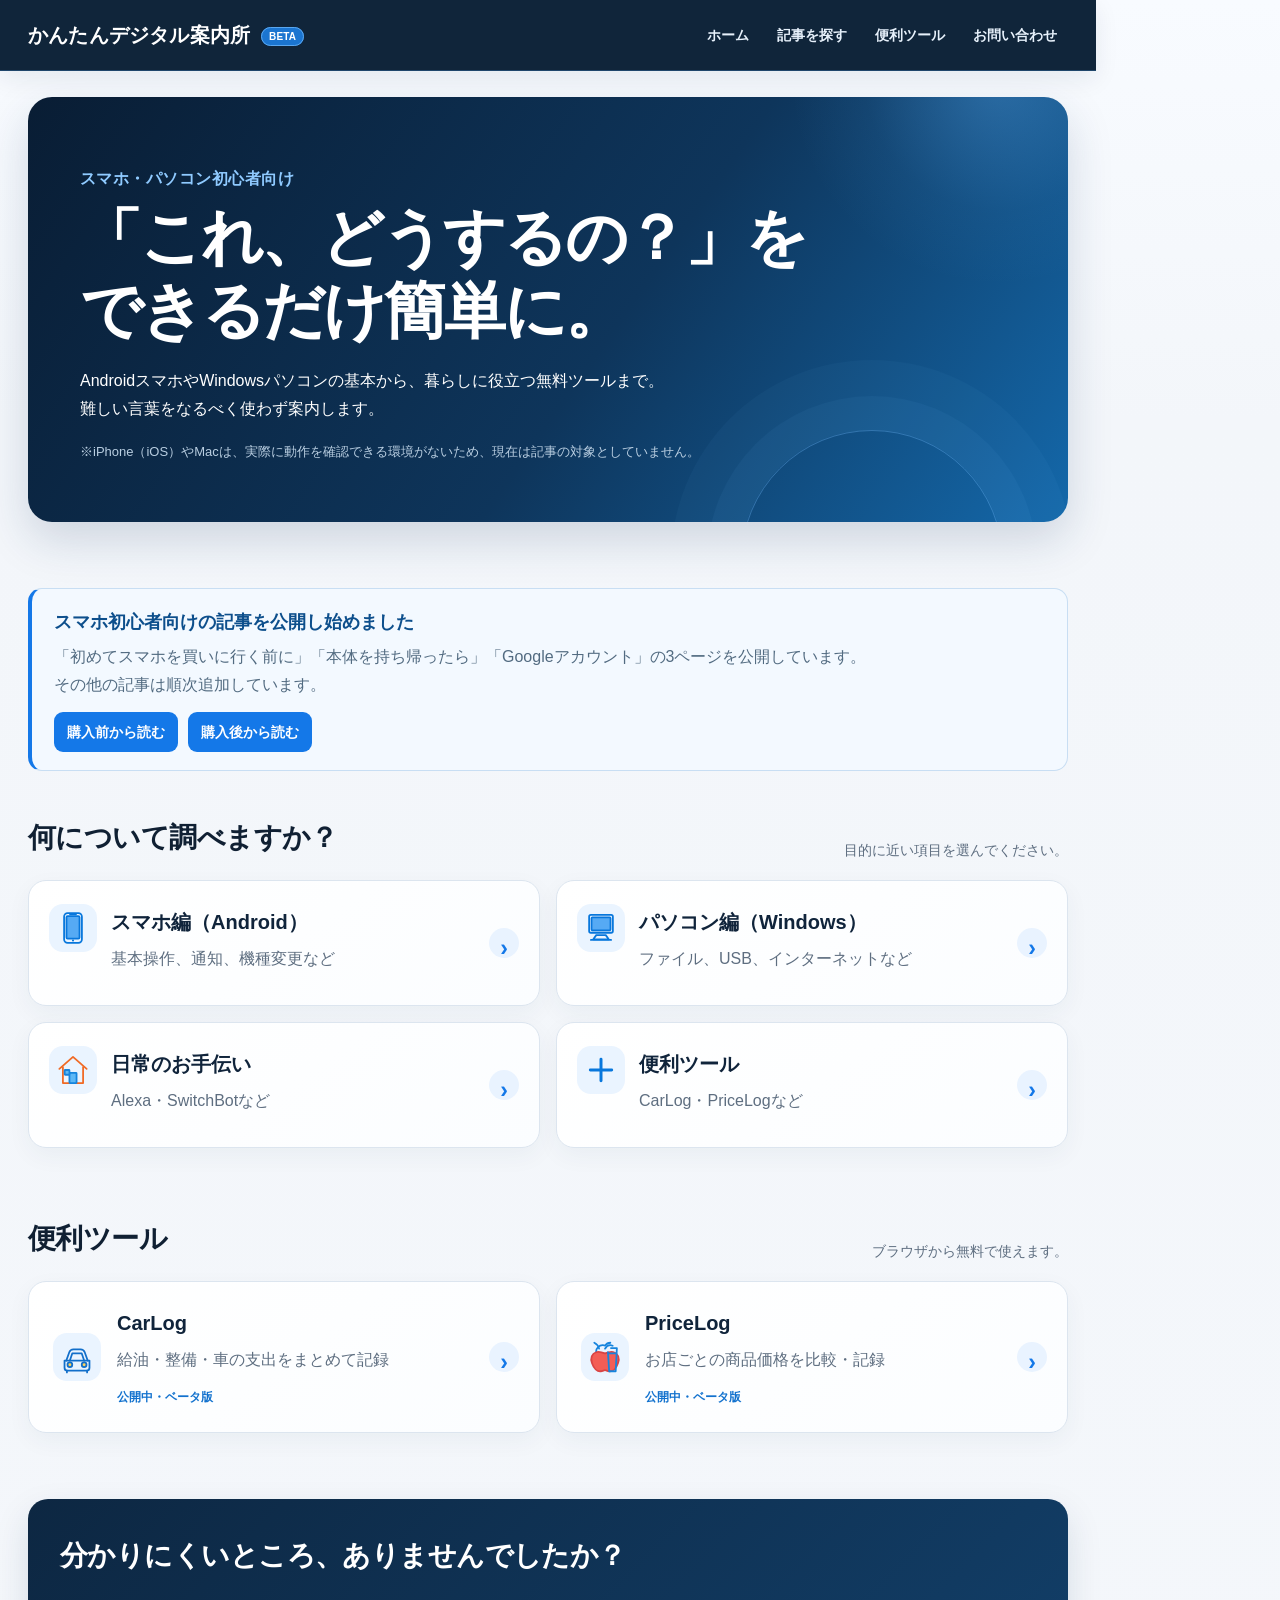
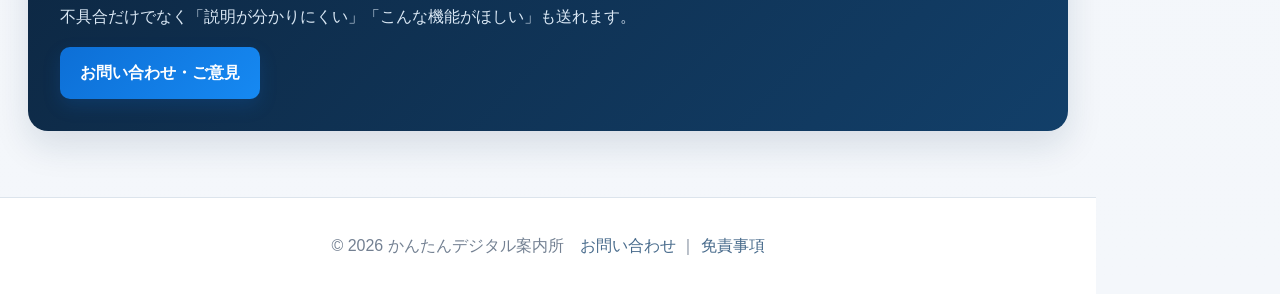
==== commit 48cb343b: "Add files via upload" ====
--- a/index.html
+++ b/index.html
@@ -1 +1 @@
-<!doctype html><html lang="ja"><head><meta charset="utf-8"><meta name="viewport" content="width=device-width,initial-scale=1"><meta name="description" content="AndroidスマホやWindowsパソコンの初心者向けガイド。難しい言葉をなるべく使わず、基本操作や設定、無料の便利ツールを分かりやすく案内します。"><meta name="robots" content="index,follow"><link rel="canonical" href="https://beginner-digital-guide.pages.dev/"><title>かんたんデジタル案内所</title><link rel="stylesheet" href="style.css"></head><body><header><div class="wrap"><a class="logo" href="index.html">かんたんデジタル案内所 <span>BETA</span></a><nav><a href="index.html">ホーム</a><a href="#guide">記事を探す</a><a href="tools.html">便利ツール</a><a href="contact.html">お問い合わせ</a></nav></div></header><main class="wrap"><section class="hero"><p class="eyebrow">スマホ・パソコン初心者向け</p><h1>「これ、どうするの？」を<br>できるだけ簡単に。</h1><p>AndroidスマホやWindowsパソコンの基本から、暮らしに役立つ無料ツールまで。<br>難しい言葉をなるべく使わず案内します。</p><p class="platform-note">※iPhone（iOS）やMacは、実際に動作を確認できる環境がないため、現在は記事の対象としていません。</p></section><div class="ad-mobile" aria-label="広告"><!-- admax --><script src="https://adm.shinobi.jp/s/283fa6d87230e7a7aff083078598eb47"></script><!-- admax --></div><section class="article-prep-notice" aria-label="記事の公開状況"><strong>記事は現在準備中です</strong><p>スマホ・パソコン・日常のお手伝いの記事は、現在順次作成しています。<br>記事がまだ表示されていない項目がありますが、不具合ではありません。</p></section><section id="guide"><div class="section-title"><h2>何について調べますか？</h2><p>目的に近い項目を選んでください。</p></div><div class="cards"><a class="card category-card" href="android.html"><span class="visual-icon" aria-hidden="true"><svg viewBox="0 0 64 64"><rect x="17" y="7" width="30" height="50" rx="6"/><rect x="21" y="12" width="22" height="38" rx="2" class="fill"/><path d="M27 9h10"/><circle cx="32" cy="53" r="1.8" class="dot"/></svg></span><b>スマホ編（Android）</b><span>基本操作、通知、機種変更など</span></a><a class="card category-card" href="windows.html"><span class="visual-icon" aria-hidden="true"><svg viewBox="0 0 64 64"><rect x="12" y="10" width="40" height="30" rx="3"/><rect x="16" y="14" width="32" height="22" rx="1.5" class="fill"/><path d="M24 44h16l5 7H19z"/><path d="M15 52h34"/></svg></span><b>パソコン編（Windows）</b><span>ファイル、USB、インターネットなど</span></a><a class="card category-card" href="smartlife.html"><span class="visual-icon home-icon" aria-hidden="true"><svg viewBox="0 0 64 64"><path d="M9 30 32 10l23 20"/><path d="M15 27v27h34V27"/><rect x="26" y="37" width="12" height="17" rx="1" class="fill"/><rect x="18" y="32" width="8" height="8" rx="1" class="fill"/></svg></span><b>日常のお手伝い</b><span>Alexa・SwitchBotなど</span></a><a class="card category-card" href="tools.html"><span class="visual-icon plus-icon" aria-hidden="true"><svg viewBox="0 0 64 64"><path d="M32 14v36M14 32h36"/></svg></span><b>便利ツール</b><span>CarLog・PriceLogなど</span></a></div></section><section class="home-tools"><div class="section-title"><h2>便利ツール</h2><p>ブラウザから無料で使えます。</p></div><div class="cards"><a class="card tool-home-card" href="tools.html#carlog"><span class="visual-icon car-icon" aria-hidden="true"><svg viewBox="0 0 64 64"><path d="M14 38l5-14c1-3 3-5 7-5h12c4 0 6 2 7 5l5 14"/><path d="M11 38h42v12c0 3-2 5-5 5H16c-3 0-5-2-5-5z"/><path d="M20 38l4-12h16l4 12"/><circle cx="20" cy="45" r="4" class="fill"/><circle cx="44" cy="45" r="4" class="fill"/><path d="M15 55v3M49 55v3"/></svg></span><b>CarLog</b><span>給油・整備・車の支出をまとめて記録</span><em>公開中・ベータ版</em></a><a class="card tool-home-card" href="tools.html#pricelog"><span class="visual-icon food-icon" aria-hidden="true"><svg viewBox="0 0 64 64"><path d="M17 23c0-6 5-11 11-11 1 0 3 0 4 1 2-3 5-5 9-5"/><path d="M32 18c3-5 8-7 13-5"/><path d="M17 24c-7 2-10 10-7 18 3 9 9 15 15 14 3 0 5-2 7-2s4 2 7 2c6 1 12-5 15-14 3-8 0-16-7-18-5-2-10 0-15 2-5-2-10-4-15-2z" class="food-main"/><path d="M42 17h10l-2 39H39l-2-32"/><path d="M40 26h10"/><path d="M22 18c-1-5-4-8-8-10"/></svg></span><b>PriceLog</b><span>お店ごとの商品価格を比較・記録</span><em>公開中・ベータ版</em></a></div></section><section class="feedback"><h2>分かりにくいところ、ありませんでしたか？</h2><p>不具合だけでなく「説明が分かりにくい」「こんな機能がほしい」も送れます。</p><a class="button" href="contact.html">お問い合わせ・ご意見</a></section></main><footer>© 2026 かんたんデジタル案内所　<a href="contact.html">お問い合わせ</a> ｜ <a href="disclaimer.html">免責事項</a></footer><aside class="ad-pc" aria-label="広告"><!-- admax --><script src="https://adm.shinobi.jp/s/da6410a44c8073fa55f33d8c79c7334f"></script><!-- admax --></aside></body></html>
+<!doctype html><html lang="ja"><head><meta charset="utf-8"><meta name="viewport" content="width=device-width,initial-scale=1"><meta name="description" content="AndroidスマホやWindowsパソコンの初心者向けガイド。難しい言葉をなるべく使わず、基本操作や設定、無料の便利ツールを分かりやすく案内します。"><meta name="robots" content="index,follow"><link rel="canonical" href="https://beginner-digital-guide.pages.dev/"><title>かんたんデジタル案内所</title><link rel="stylesheet" href="style.css"></head><body><header><div class="wrap"><a class="logo" href="index.html">かんたんデジタル案内所 <span>BETA</span></a><nav><a href="index.html">ホーム</a><a href="#guide">記事を探す</a><a href="tools.html">便利ツール</a><a href="contact.html">お問い合わせ</a></nav></div></header><main class="wrap"><section class="hero"><p class="eyebrow">スマホ・パソコン初心者向け</p><h1>「これ、どうするの？」を<br>できるだけ簡単に。</h1><p>AndroidスマホやWindowsパソコンの基本から、暮らしに役立つ無料ツールまで。<br>難しい言葉をなるべく使わず案内します。</p><p class="platform-note">※iPhone（iOS）やMacは、実際に動作を確認できる環境がないため、現在は記事の対象としていません。</p></section><div class="ad-mobile" aria-label="広告"><!-- admax --><script src="https://adm.shinobi.jp/s/283fa6d87230e7a7aff083078598eb47"></script><!-- admax --></div><section class="article-prep-notice" aria-label="記事の公開状況"><strong>スマホ初心者向けの記事を公開し始めました</strong><p>「初めてスマホを買いに行く前に」「本体を持ち帰ったら」「Googleアカウント」の3ページを公開しています。<br>その他の記事は順次追加しています。</p><div class="notice-actions"><a href="android-first-purchase.html">購入前から読む</a><a href="android-first-setup.html">購入後から読む</a></div></section><section id="guide"><div class="section-title"><h2>何について調べますか？</h2><p>目的に近い項目を選んでください。</p></div><div class="cards"><a class="card category-card" href="android.html"><span class="visual-icon" aria-hidden="true"><svg viewBox="0 0 64 64"><rect x="17" y="7" width="30" height="50" rx="6"/><rect x="21" y="12" width="22" height="38" rx="2" class="fill"/><path d="M27 9h10"/><circle cx="32" cy="53" r="1.8" class="dot"/></svg></span><b>スマホ編（Android）</b><span>基本操作、通知、機種変更など</span></a><a class="card category-card" href="windows.html"><span class="visual-icon" aria-hidden="true"><svg viewBox="0 0 64 64"><rect x="12" y="10" width="40" height="30" rx="3"/><rect x="16" y="14" width="32" height="22" rx="1.5" class="fill"/><path d="M24 44h16l5 7H19z"/><path d="M15 52h34"/></svg></span><b>パソコン編（Windows）</b><span>ファイル、USB、インターネットなど</span></a><a class="card category-card" href="smartlife.html"><span class="visual-icon home-icon" aria-hidden="true"><svg viewBox="0 0 64 64"><path d="M9 30 32 10l23 20"/><path d="M15 27v27h34V27"/><rect x="26" y="37" width="12" height="17" rx="1" class="fill"/><rect x="18" y="32" width="8" height="8" rx="1" class="fill"/></svg></span><b>日常のお手伝い</b><span>Alexa・SwitchBotなど</span></a><a class="card category-card" href="tools.html"><span class="visual-icon plus-icon" aria-hidden="true"><svg viewBox="0 0 64 64"><path d="M32 14v36M14 32h36"/></svg></span><b>便利ツール</b><span>CarLog・PriceLogなど</span></a></div></section><section class="home-tools"><div class="section-title"><h2>便利ツール</h2><p>ブラウザから無料で使えます。</p></div><div class="cards"><a class="card tool-home-card" href="tools.html#carlog"><span class="visual-icon car-icon" aria-hidden="true"><svg viewBox="0 0 64 64"><path d="M14 38l5-14c1-3 3-5 7-5h12c4 0 6 2 7 5l5 14"/><path d="M11 38h42v12c0 3-2 5-5 5H16c-3 0-5-2-5-5z"/><path d="M20 38l4-12h16l4 12"/><circle cx="20" cy="45" r="4" class="fill"/><circle cx="44" cy="45" r="4" class="fill"/><path d="M15 55v3M49 55v3"/></svg></span><b>CarLog</b><span>給油・整備・車の支出をまとめて記録</span><em>公開中・ベータ版</em></a><a class="card tool-home-card" href="tools.html#pricelog"><span class="visual-icon food-icon" aria-hidden="true"><svg viewBox="0 0 64 64"><path d="M17 23c0-6 5-11 11-11 1 0 3 0 4 1 2-3 5-5 9-5"/><path d="M32 18c3-5 8-7 13-5"/><path d="M17 24c-7 2-10 10-7 18 3 9 9 15 15 14 3 0 5-2 7-2s4 2 7 2c6 1 12-5 15-14 3-8 0-16-7-18-5-2-10 0-15 2-5-2-10-4-15-2z" class="food-main"/><path d="M42 17h10l-2 39H39l-2-32"/><path d="M40 26h10"/><path d="M22 18c-1-5-4-8-8-10"/></svg></span><b>PriceLog</b><span>お店ごとの商品価格を比較・記録</span><em>公開中・ベータ版</em></a></div></section><section class="feedback"><h2>分かりにくいところ、ありませんでしたか？</h2><p>不具合だけでなく「説明が分かりにくい」「こんな機能がほしい」も送れます。</p><a class="button" href="contact.html">お問い合わせ・ご意見</a></section></main><footer>© 2026 かんたんデジタル案内所　<a href="contact.html">お問い合わせ</a> ｜ <a href="disclaimer.html">免責事項</a></footer><aside class="ad-pc" aria-label="広告"><!-- admax --><script src="https://adm.shinobi.jp/s/da6410a44c8073fa55f33d8c79c7334f"></script><!-- admax --></aside></body></html>
--- a/style.css
+++ b/style.css
@@ -20,3 +20,17 @@
 footer a{color:#486b8c;text-decoration:none}footer a:hover{text-decoration:underline}
 .ad-pc small,.ad-mobile small{display:none!important}
 @media(max-width:650px){.category-card .visual-icon{left:16px;top:18px;width:44px;height:44px}.category-card .visual-icon svg{width:34px;height:34px}.tool-home-card{padding-left:76px}.tool-home-card .visual-icon{left:17px}.article-prep-notice{padding:16px 17px}.legal-card{padding:21px}}
+
+/* Ver.9 articles and planned tools */
+.article-body{max-width:900px;margin:0 auto 60px}.article-body h2{margin:48px 0 16px;padding-bottom:10px;border-bottom:2px solid #dbeafa;color:#102f4d}.article-body h3{margin:0 0 7px;color:#153d63}.article-body p,.article-body li{line-height:1.9}.article-body li+li{margin-top:5px}
+.check-list{list-style:none;padding:0;display:grid;gap:8px}.check-list li{position:relative;padding:10px 14px 10px 42px;background:#fff;border:1px solid #dce8f3;border-radius:10px}.check-list li:before{content:"□";position:absolute;left:15px;top:8px;color:#1478e8;font-size:20px}.check-list.important li{border-left:3px solid #1478e8}
+.info-grid{display:grid;grid-template-columns:repeat(2,minmax(0,1fr));gap:14px}.info-box{background:#f6faff;border:1px solid #d9e8f6;border-radius:14px;padding:18px}.info-box p{margin:0;color:#526b81}
+.note{background:#f4f7fa;border-left:4px solid #7b96ae;padding:13px 16px;border-radius:8px;color:#53687b}.warning-box{background:#fff8e8;border:1px solid #f1d58e;border-left:4px solid #e4a21b;padding:17px 19px;border-radius:12px;margin:20px 0}.warning-box p{margin:4px 0 0}
+.point-row{display:flex;gap:12px;align-items:flex-start;background:#eef7ff;border-radius:12px;padding:15px}.point-row span{background:#1478e8;color:#fff;border-radius:999px;padding:4px 10px;font-size:13px;font-weight:700}.point-row p{margin:0}
+.choice-cards{display:grid;grid-template-columns:repeat(2,minmax(0,1fr));gap:14px}.choice-cards>div{background:#fff;border:1px solid #dce8f3;border-radius:14px;padding:18px}.choice-cards strong{color:#0f5ca6}.choice-cards p{margin:5px 0 0;color:#526b81}
+.simple-table{border:1px solid #dce8f3;border-radius:14px;overflow:hidden}.simple-table>div{display:grid;grid-template-columns:220px 1fr;padding:13px 16px;background:#fff}.simple-table>div+div{border-top:1px solid #e5edf4}.simple-table b{color:#173e62}.simple-table span{color:#536a7e}
+.text-link{font-weight:700;color:#0c6dca;text-decoration:none}.text-link:hover{text-decoration:underline}.active-topic{text-decoration:none;color:inherit}.active-topic i{font-style:normal;color:#1478e8;font-weight:700}
+.notice-actions{display:flex;gap:10px;margin-top:13px;flex-wrap:wrap}.notice-actions a{display:inline-block;padding:8px 13px;border-radius:9px;background:#1478e8;color:#fff;text-decoration:none;font-weight:700;font-size:14px}
+.local-policy{margin:20px 0 48px;background:#f4f9ff;border:1px solid #d6e8f7;border-radius:18px;padding:24px}.local-policy h2{margin-top:0}.policy-badges{display:flex;gap:8px;flex-wrap:wrap;margin:12px 0}.policy-badges span{background:#fff;border:1px solid #cbdff0;border-radius:999px;padding:6px 11px;font-size:13px;color:#275777;font-weight:700}
+.section-heading{margin:52px 0 20px}.planned-tools{display:grid;grid-template-columns:repeat(2,minmax(0,1fr));gap:16px;margin-bottom:48px}.planned-card{display:flex;gap:16px;background:#fff;border:1px solid #dce8f3;border-radius:17px;padding:20px;box-shadow:0 7px 20px #173e6208}.planned-icon{width:52px;height:52px;border-radius:14px;display:grid;place-items:center;background:#edf6ff;color:#1378d3;font-size:25px;font-weight:800;flex:0 0 auto}.planned-card h3{margin:5px 0 7px}.planned-card p{margin:0;color:#536a7e;line-height:1.75}.soon-badge{font-size:12px;font-weight:700;color:#557086;background:#eef3f7;border-radius:999px;padding:4px 8px}
+@media(max-width:700px){.info-grid,.choice-cards,.planned-tools{grid-template-columns:1fr}.simple-table>div{grid-template-columns:1fr;gap:3px}.article-body h2{margin-top:38px}.planned-card{padding:16px}.pagehead h1{font-size:30px}}
